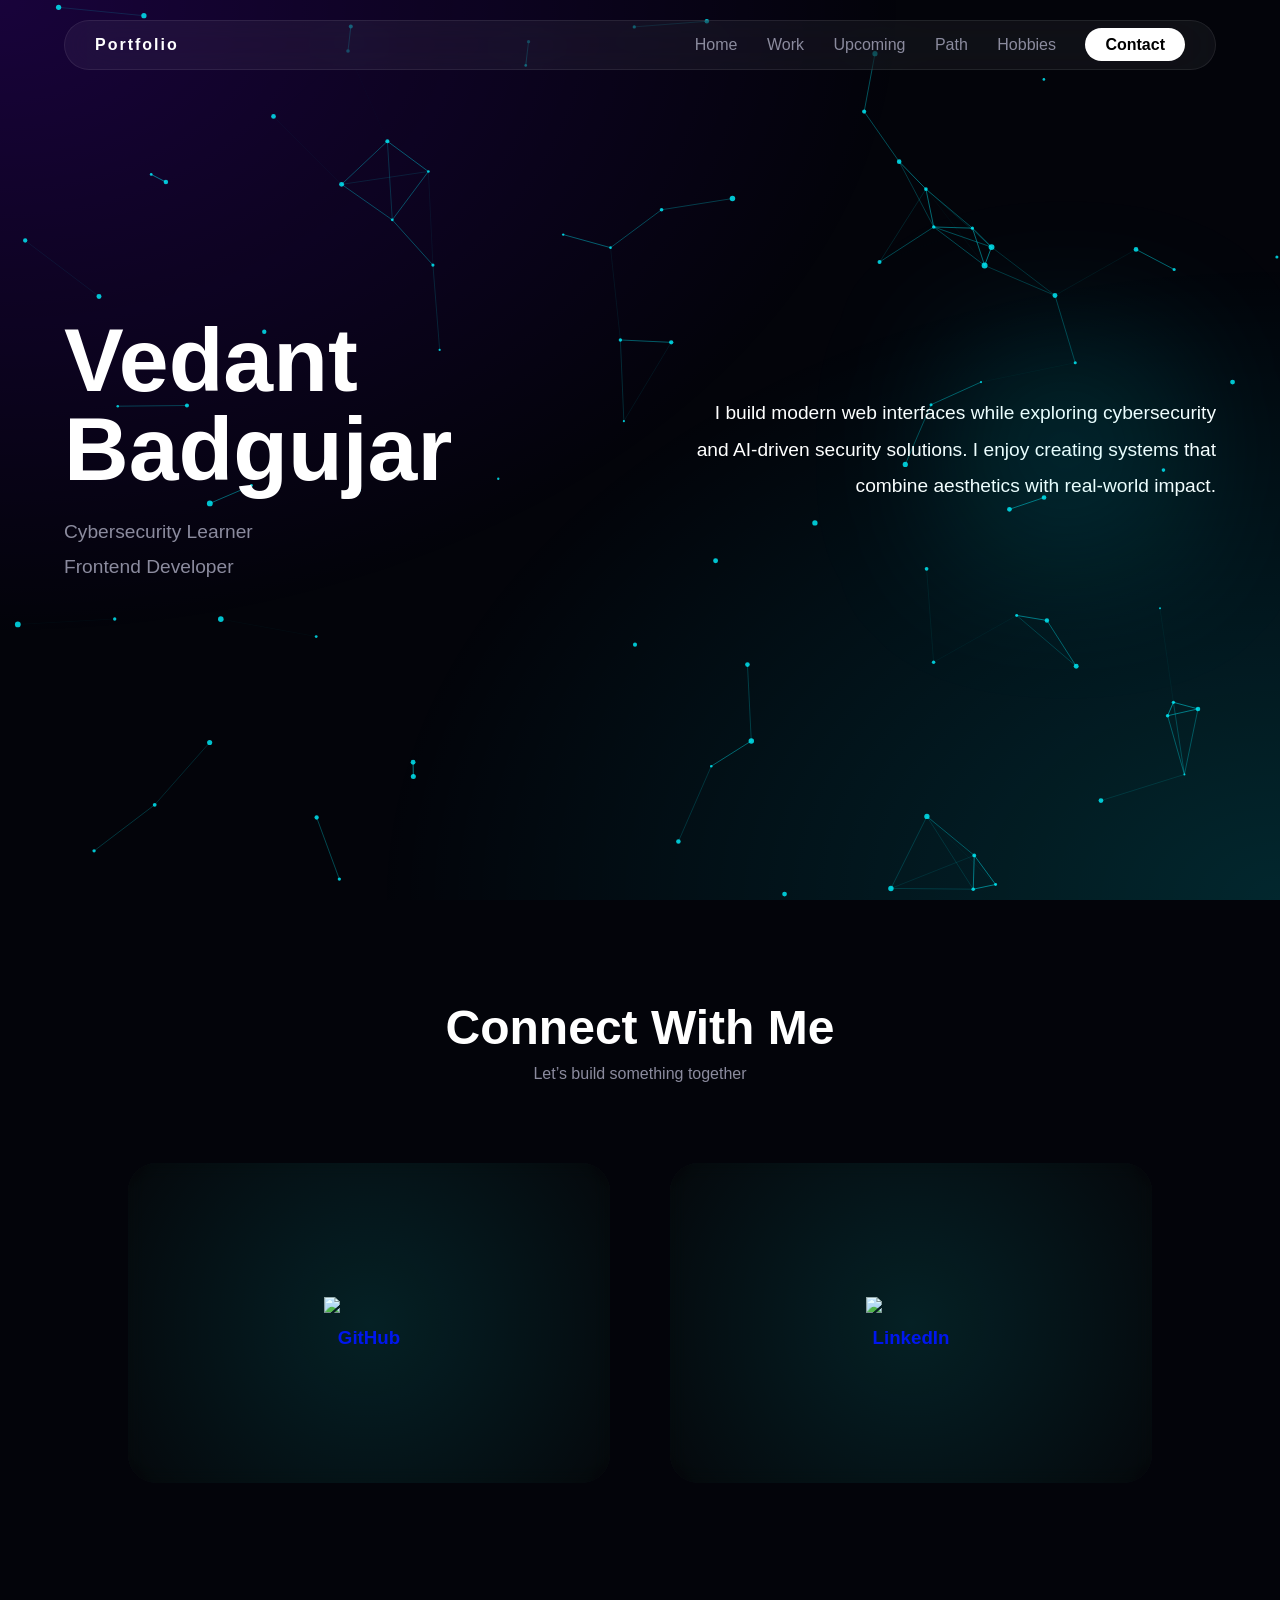
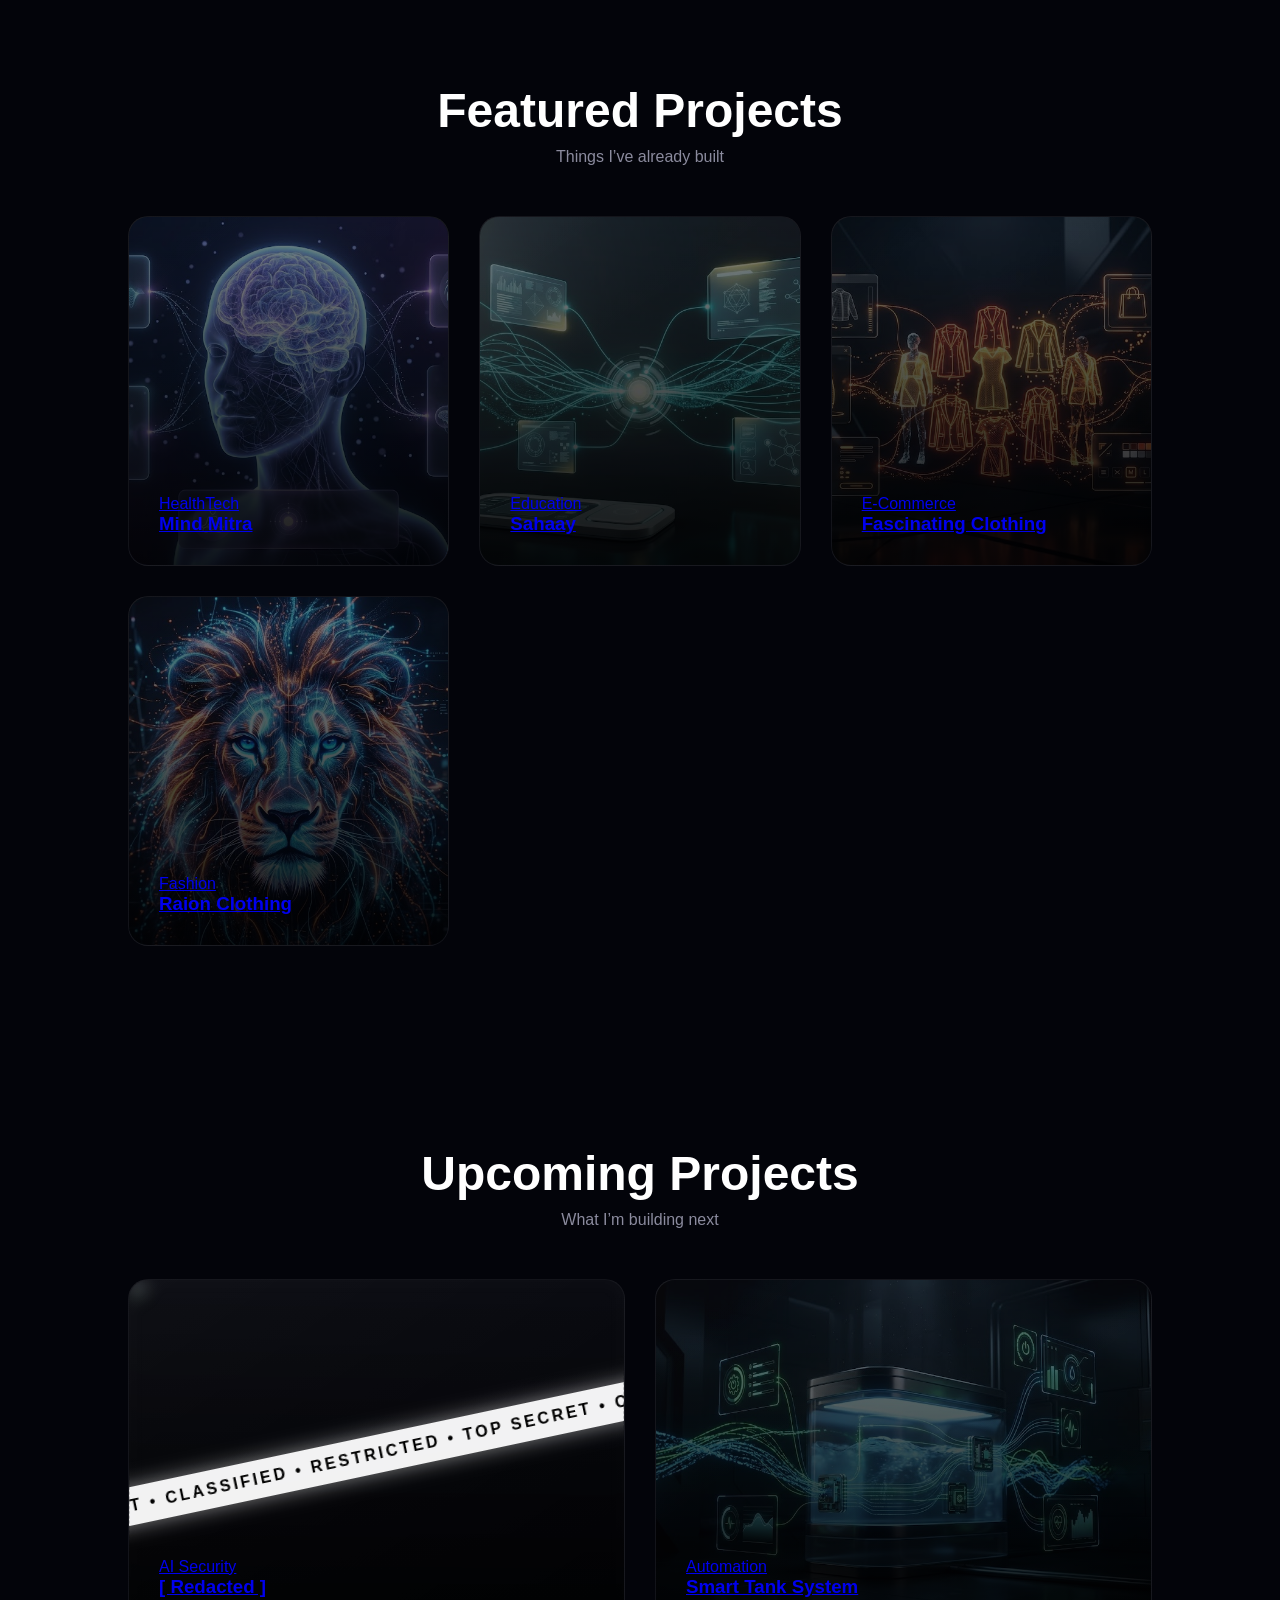
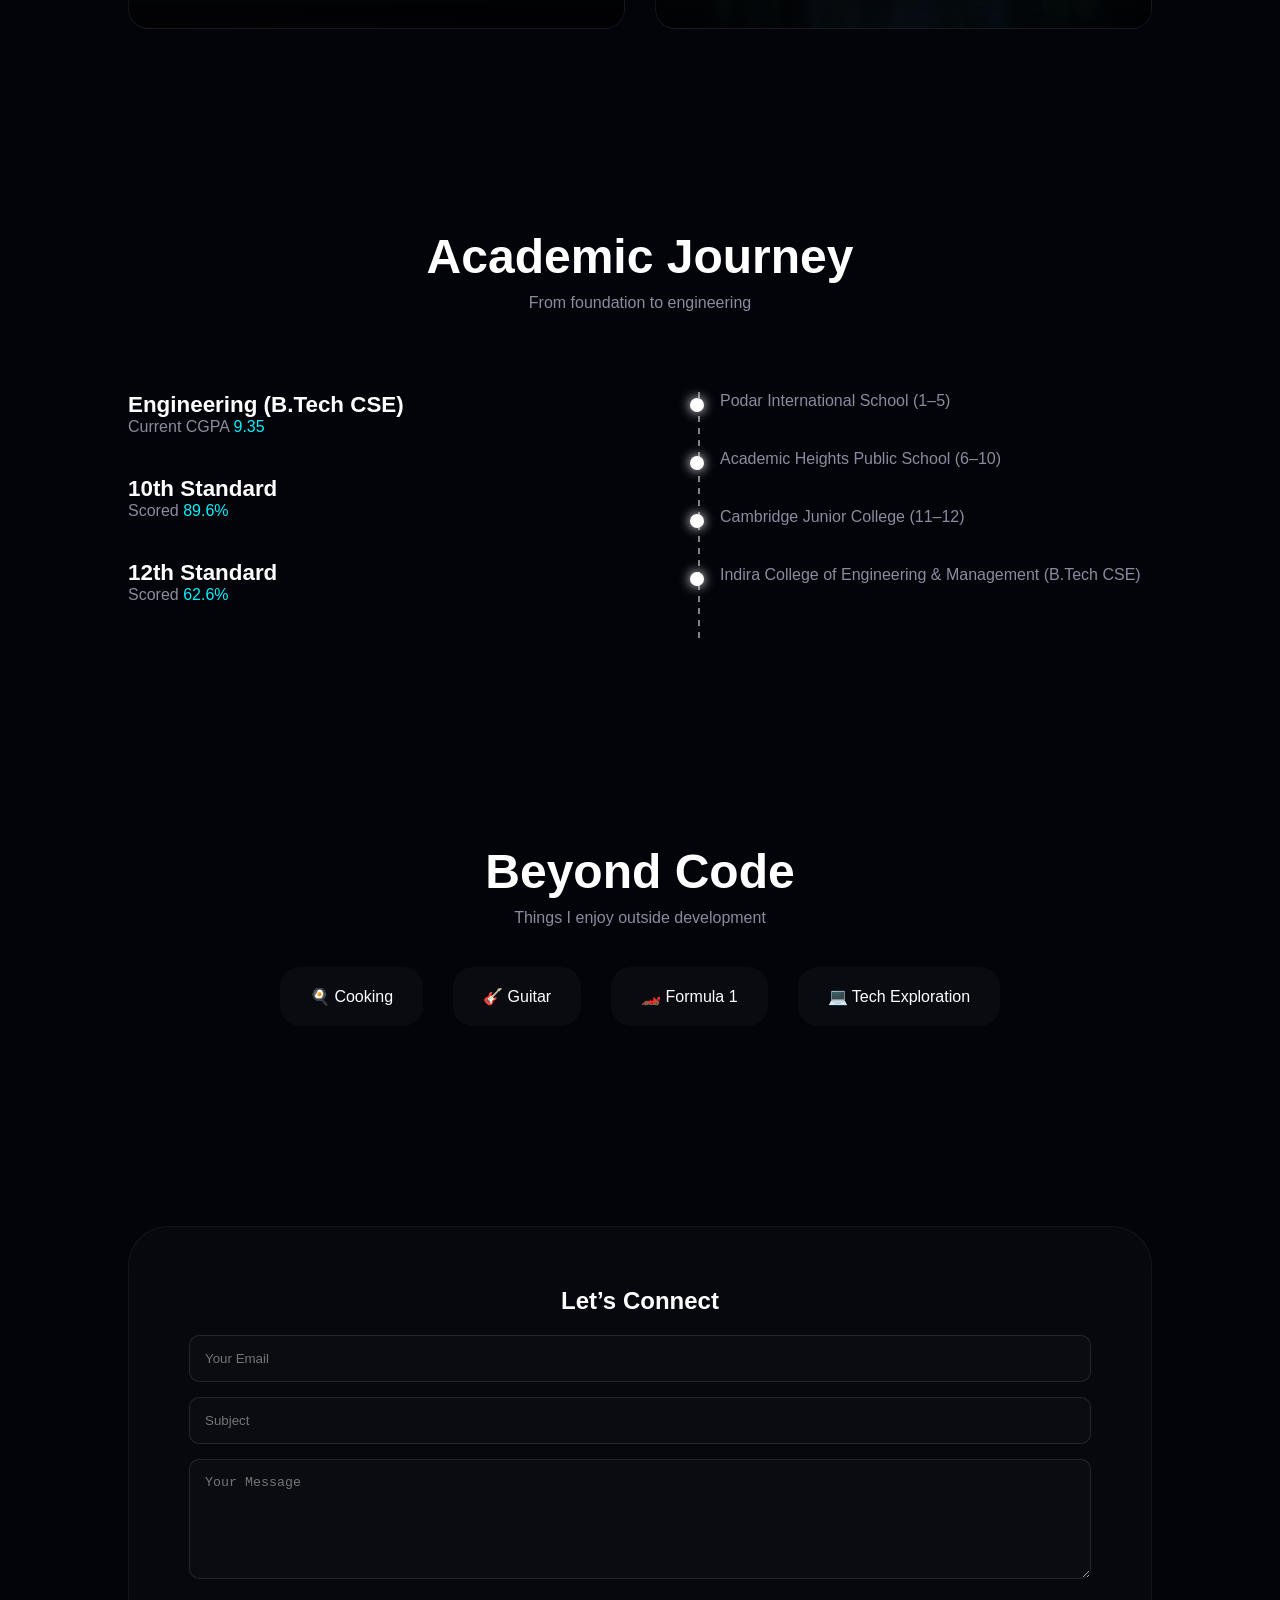
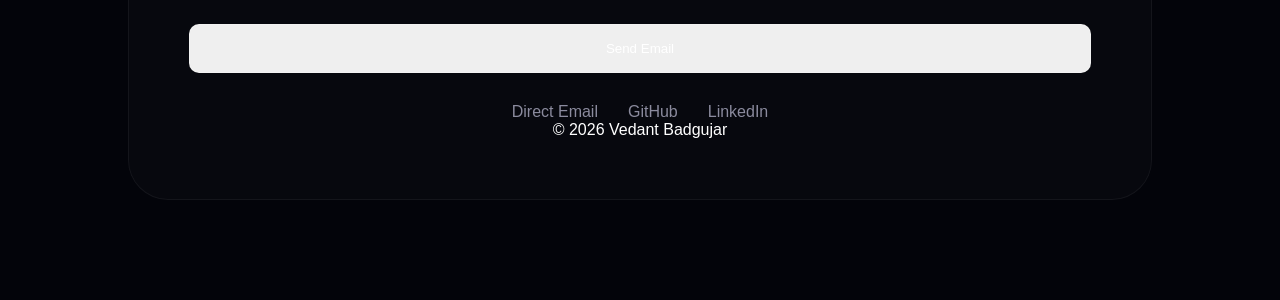
==== index.html @ f4335e91 "Update index.html" ====
<!DOCTYPE html>
<html lang="en">
<head>
    <meta charset="UTF-8">
    <meta name="viewport" content="width=device-width, initial-scale=1.0">
    <title>Vedant Badgujar | Portfolio</title>

    <link rel="stylesheet" href="style.css">
    <link href="https://api.fontshare.com/v2/css?f[]=clash-display@400,600,700&display=swap" rel="stylesheet">
</head>

<body>

    <!-- BACKGROUND -->
    <div class="mesh-gradient"></div>
    <div class="noise-overlay"></div>
    <canvas id="particles"></canvas>
    <!-- NAVBAR -->
    <nav class="glass-nav">
        <div class="nav-content">

            <div class="logo">Portfolio</div>

            <div class="links">
                <a href="#home">Home</a>
                <a href="#projects">Work</a>
                <a href="#upcoming">Upcoming</a>
                <a href="#academic">Path</a>
                <a href="#hobbies">Hobbies</a>
                <a href="#contact" class="nav-cta">Contact</a>
            </div>

        </div>
    </nav>

    <!-- HERO -->
    <header id="home" class="hero">
    <div class="hero-split">

        <!-- LEFT -->
        <div class="hero-left">
            <h1 class="hero-name">
                Vedant Badgujar
            </h1>

            <p class="hero-tags">
                Cybersecurity Learner<br>
                Frontend Developer
            </p>
        </div>

        <!-- RIGHT -->
        <div class="hero-right">
            <p class="hero-about">
                I build modern web interfaces while exploring cybersecurity 
                and AI-driven security solutions. I enjoy creating systems 
                that combine aesthetics with real-world impact.
            </p>
        </div>

    </div>
</header>

    <!-- SOCIAL SECTION -->
    <section class="container socials">

        <div class="section-header">
            <h2>Connect With Me</h2>
            <p>Let’s build something together</p>
        </div>

            <div class="social-preview">

                        <!-- GITHUB -->
                        <a href="https://github.com/CuratedChaos" target="_blank" class="preview-card">
                    
                            <!-- VIDEO -->
                            <video class="preview-media" muted loop playsinline>
                                <source src="images/github-preview.mp4" type="video/mp4">
                            </video>
                    
                            <!-- LOGO -->
                            <div class="preview-logo">
                                <img src="https://cdn.simpleicons.org/github/ffffff" class="logo-img">
                                <h3>GitHub</h3>
                            </div>
                    
                        </a>
                    
                        <!-- LINKEDIN -->
                        <a href="https://www.linkedin.com/in/vedant-badgujar-31aa74358/" target="_blank" class="preview-card">
                    
                            <img src="images/linkedin-preview.png" class="preview-media">
                    
                            <div class="preview-logo">
                               <img src="https://cdn.jsdelivr.net/gh/devicons/devicon/icons/linkedin/linkedin-original.svg" class="logo-img">
                                <h3>LinkedIn</h3>
                            </div>
                    
                        </a>
                    
                    </div>
        
    </section>

    <!-- =========================
         FEATURED PROJECTS
    ========================= -->
    <section id="projects" class="container">
    
        <div class="section-header">
            <h2>Featured Projects</h2>
            <p>Things I’ve already built</p>
        </div>
    
        <div class="project-grid">
    
            <!-- Mind Mitra -->
            <a href="projects/mindmitra.html" class="p-card">
                <img src="images/mindmitra.png" class="p-img">
                <div class="p-content">
                    <span>HealthTech</span>
                    <h3>Mind Mitra</h3>
                </div>
            </a>
    
            <!-- Sahaay -->
            <a href="projects/sahaay.html" class="p-card">
                <img src="images/sahaay.png" class="p-img">
                <div class="p-content">
                    <span>Education</span>
                    <h3>Sahaay</h3>
                </div>
            </a>
    
            <!-- Fascinating Clothing -->
            <a href="projects/fascinating.html" class="p-card">
                <img src="images/fascinating.png" class="p-img">
                <div class="p-content">
                    <span>E-Commerce</span>
                    <h3>Fascinating Clothing</h3>
                </div>
            </a>
    
            <!-- Raion Clothing -->
            <a href="projects/raion.html" class="p-card">
                <img src="images/raion.png" class="p-img">
                <div class="p-content">
                    <span>Fashion</span>
                    <h3>Raion Clothing</h3>
                </div>
            </a>
    
        </div>
    </section>
    
    
    <!-- =========================
         UPCOMING PROJECTS
    ========================= -->
    <section id="upcoming" class="container">
    
        <div class="section-header">
            <h2>Upcoming Projects</h2>
            <p>What I’m building next</p>
        </div>
    
        <div class="project-grid">
    
            <!-- SilentTap (Redacted) -->
            <a href="projects/silent.html" class="p-card">
                <img src="images/secret.png" class="p-img blur-img">
    
                <div class="secret-banner">
                    <div class="banner-track">
                        TOP SECRET • CLASSIFIED • RESTRICTED • TOP SECRET • CLASSIFIED • RESTRICTED •
                    </div>
                </div>
    
                <div class="p-content">
                    <span>AI Security</span>
                    <h3>[ Redacted ]</h3>
                </div>
            </a>
    
            <!-- Smart Tank System -->
            <a href="projects/tank.html" class="p-card">
                <img src="images/tank.png" class="p-img">
                <div class="p-content">
                    <span>Automation</span>
                    <h3>Smart Tank System</h3>
                </div>
            </a>
    
        </div>
    </section>

    <!-- CAREER -->
   <section class="container" id="academic">

        <div class="section-header">
            <h2>Academic Journey</h2>
            <p>From foundation to engineering</p>
        </div>
    
        <div class="academic-wrapper">
    
            <!-- LEFT SIDE -->
            <div class="academic-left">
    
                <div class="acad-item">
                    <h3>Engineering (B.Tech CSE)</h3>
                    <p>Current CGPA <span>9.35</span></p>
                </div>
    
                <div class="acad-item">
                    <h3>10th Standard</h3>
                    <p>Scored <span>89.6%</span></p>
                </div>
    
                <div class="acad-item">
                    <h3>12th Standard</h3>
                    <p>Scored <span>62.6%</span></p>
                </div>
    
            </div>
    
            <!-- RIGHT SIDE ROADMAP -->
            <div class="roadmap">
    
                <div class="road-path"></div>
    
                <div class="road-stop" data-img="images/podar.jpg">
                    <span class="pin"></span>
                    <p>Podar International School (1–5)</p>
                </div>
    
                <div class="road-stop" data-img="images/ahps.jpg">
                    <span class="pin"></span>
                    <p>Academic Heights Public School (6–10)</p>
                </div>
    
                <div class="road-stop" data-img="images/camb.jpg">
                    <span class="pin"></span>
                    <p>Cambridge Junior College (11–12)</p>
                </div>
    
                <div class="road-stop" data-img="images/icem.jpg">
                    <span class="pin"></span>
                    <p>Indira College of Engineering & Management (B.Tech CSE)</p>
                </div>
    
                <!-- Image Preview -->
                <div class="road-preview">
                    <img src="" alt="">
                </div>
    
            </div>
    
        </div>
    </section>
    <!-- HOBBIES -->
    <section id="hobbies" class="container hobbies">

        <div class="section-header">
            <h2>Beyond Code</h2>
            <p>Things I enjoy outside development</p>
        </div>

        <div class="hobby-grid">

            <div class="hobby-card cooking">
                🍳 Cooking
                <div class="hover-scene"></div>
            </div>

            <div class="hobby-card guitar">
                🎸 Guitar
                <div class="hover-scene"></div>
            </div>

            <div class="hobby-card f1">
                🏎️ Formula 1
                <div class="hover-scene"></div>
            </div>

            <div class="hobby-card tech">
                💻 Tech Exploration
                <div class="hover-scene"></div>
            </div>

        </div>

    </section>

    <!-- CONTACT -->
    <footer id="contact">

        <div class="footer-glass">

            <h2>Let’s Connect</h2>

            <form id="contactForm">

                <input type="email" id="email" placeholder="Your Email" required>

                <input type="text" id="subject" placeholder="Subject" required>

                <textarea id="message" placeholder="Your Message"></textarea>

                <button type="submit" class="btn-main">Send Email</button>

            </form>

            <div class="f-links">
                <a href="mailto:vedant9badgujar@gmail.com">Direct Email</a>
                <a href="https://github.com/CuratedChaos">GitHub</a>
                <a href="https://linkedin.com">LinkedIn</a>
            </div>

            <p class="copyright">© 2026 Vedant Badgujar</p>

        </div>

    </footer>

    <script src="script.js"></script>

</body>
</html>
---- style.css ----
:root {
    --bg: #03040a;
    --card-bg: rgba(255,255,255,0.03);
    --accent-blue: #00f2ff;
    --accent-purple: #7000ff;
    --text-main: #ffffff;
    --text-sub: #8b8b9e;
}

* {
    margin: 0;
    padding: 0;
    box-sizing: border-box;
}

body {
    font-family: 'Clash Display', sans-serif;
    background: var(--bg);
    color: var(--text-main);
    overflow-x: hidden;
}

/* BACKGROUND */
.mesh-gradient {
    position: fixed;
    width: 100%;
    height: 100%;
    z-index: -2;
    background:
        radial-gradient(at 0% 0%, rgba(112,0,255,0.2), transparent 50%),
        radial-gradient(at 100% 100%, rgba(0,242,255,0.15), transparent 50%);
}

.noise-overlay {
    position: fixed;
    width: 100%;
    height: 100%;
    z-index: -1;
    opacity: 0.03;
    background-image: url('https://grainy-gradients.vercel.app/noise.svg');
}

/* NAVBAR CENTER FLOAT */
.glass-nav {
    position: fixed;
    top: 20px;
    left: 50%;
    transform: translateX(-50%);
    width: 90%;
    max-width: 1200px;
    z-index: 1000;
}

.nav-content {
    display: flex;
    justify-content: space-between;
    align-items: center;
    padding: 15px 30px;
    border-radius: 50px;
    backdrop-filter: blur(20px);
    background: rgba(255,255,255,0.05);
    border: 1px solid rgba(255,255,255,0.08);
}

.logo {
    font-weight: 700;
    letter-spacing: 2px;
}

/* NAV LINKS */
.links a {
    margin-left: 25px;
    color: var(--text-sub);
    text-decoration: none;
    position: relative;
    transition: 0.3s;
}

.links a:hover {
    color: white;
}

/* underline animation */
.links a::after {
    content: '';
    position: absolute;
    left: 0;
    bottom: -5px;
    width: 0%;
    height: 2px;
    background: var(--accent-blue);
    transition: 0.3s;
}

.links a:hover::after {
    width: 100%;
}

.nav-cta {
    background: white;
    color: black !important;
    padding: 8px 20px;
    border-radius: 20px;
    font-weight: 600;
}

/* HERO */
.hero {
    height: 100vh;
    display: flex;
    align-items: center;
    justify-content: center;
    text-align: center;
}

.hero-inner {
    max-width: 800px;
}

/* badge */
.badge {
    padding: 6px 15px;
    border: 1px solid var(--accent-blue);
    color: var(--accent-blue);
    border-radius: 30px;
    font-size: 0.7rem;
    letter-spacing: 2px;
}

/* NAME */
.title {
    font-size: clamp(3rem, 8vw, 7rem);
    margin: 20px 0;
}

.name-glow {
    background: linear-gradient(90deg,#00f2ff,#7000ff);
    -webkit-background-clip: text;
    color: transparent;
    text-shadow: 0 0 40px rgba(112,0,255,0.5);
}

.description {
    color: var(--text-sub);
    font-size: 1.2rem;
}

/* BUTTON */
.btn-main {
    display: inline-block;
    margin-top: 30px;
    padding: 16px 40px;
    border: 1px solid rgba(255,255,255,0.2);
    border-radius: 10px;
    text-decoration: none;
    color: white;
    transition: 0.4s;
}

.btn-main:hover {
    background: white;
    color: black;
    transform: translateY(-5px);
    box-shadow: 0 0 25px rgba(0,242,255,0.4);
}

/* SECTIONS */
.container {
    padding: 100px 10%;
}

.section-header {
    text-align: center;
}

.section-header h2 {
    font-size: 3rem;
}

.section-header p {
    color: var(--text-sub);
    margin-top: 10px;
}

/* PROJECT GRID */
.project-grid {
    display: grid;
    grid-template-columns: repeat(auto-fit,minmax(300px,1fr));
    gap: 30px;
    margin-top: 50px;
}

.p-card {
    height: 350px;
    padding: 30px;
    border-radius: 20px;
    background: linear-gradient(145deg, rgba(255,255,255,0.05), rgba(255,255,255,0.01));
    border: 1px solid rgba(255,255,255,0.05);
    display: flex;
    align-items: flex-end;
    transition: 0.4s;
    position: relative;
    overflow: hidden;
}

.p-card::before {
    content: '';
    position: absolute;
    width: 200%;
    height: 200%;
    background: radial-gradient(circle, var(--accent-purple), transparent);
    opacity: 0;
    transition: 0.5s;
}

.p-card:hover::before {
    opacity: 0.2;
}

.p-card:hover {
    transform: translateY(-15px) scale(1.02);
    box-shadow: 0 20px 40px rgba(0,0,0,0.6);
}
/*=========================
SOCIAL PREVIEW (NEW)
========================= */

.social-preview {
    display: grid;
    grid-template-columns: 1fr 1fr;
    gap: 60px;
    margin-top: 80px;
}

/* OVERLAY */
.preview-overlay {
    position: absolute;
    inset: 0;
    display: flex;
    flex-direction: column;
    justify-content: flex-end;
    padding: 20px;
    z-index: 2;

    background: linear-gradient(to top, rgba(0,0,0,0.8), transparent);
}

/* TEXT */
.preview-overlay h3 {
    font-size: 1.5rem;
}

.preview-overlay p {
    color: var(--text-sub);
}

/* GLOW BACKGROUND */
.preview-card::before {
    content: '';
    position: absolute;
    inset: 0;
    background: radial-gradient(circle, rgba(0,242,255,0.1), transparent);
    z-index: 1;
}

.preview-card:hover {
    box-shadow: 0 0 40px rgba(0,242,255,0.3);
}
/* CAREER */
.career-layout {
    display: flex;
    justify-content: space-between;
    gap: 50px;
}

.c-item {
    padding: 20px 0;
    display: flex;
    gap: 30px;
    border-bottom: 1px solid rgba(255,255,255,0.05);
    transition: 0.3s;
}

.c-item:hover {
    transform: translateX(10px);
}

.c-val {
    font-size: 2.5rem;
    color: var(--accent-blue);
}

/* HOBBIES */
.hobby-grid {
    display: flex;
    justify-content: center;
    gap: 30px;
    flex-wrap: wrap;
    margin-top: 40px;
}

.hobby-card {
    padding: 20px 30px;
    border-radius: 20px;
    background: rgba(255,255,255,0.03);
    transition: 0.3s;
}

.hobby-card:hover {
    transform: scale(1.1);
    background: rgba(0,242,255,0.1);
}

/* FOOTER */
footer {
    padding: 100px 10%;
}

.footer-glass {
    padding: 60px;
    border-radius: 40px;
    background: rgba(255,255,255,0.02);
    border: 1px solid rgba(255,255,255,0.05);
    text-align: center;
}

/* FORM */
form {
    display: flex;
    flex-direction: column;
    gap: 15px;
    margin-top: 20px;
}

input, textarea {
    padding: 15px;
    border-radius: 10px;
    border: 1px solid rgba(255,255,255,0.1);
    background: rgba(255,255,255,0.02);
    color: white;
}

textarea {
    min-height: 120px;
}

.f-links {
    margin-top: 30px;
    display: flex;
    justify-content: center;
    gap: 30px;
}

.f-links a {
    color: var(--text-sub);
    text-decoration: none;
}

.f-links a:hover {
    color: white;
}

/* MOBILE */
@media (max-width:768px) {
    .links { display: none; }
    .career-layout { flex-direction: column; text-align: center; }
}

#particles {
    position: fixed;
    width: 100%;
    height: 100%;
    top: 0;
    left: 0;
    z-index: -1;
    pointer-events: none;
}

/* ==============================
HOBBY INTERACTIONS
============================== */

/* SCENE */
.hover-scene {
    position: absolute;
    inset: 0;
    pointer-events: none;
}

/* TOP OBJECT (CAR / GUITAR / FOOD) */
.pop-object {
    position: absolute;
    top: -70px;
    left: 50%;
    transform: translateX(-50%) scale(0);
    font-size: 50px;
    transition: 0.3s ease;
}

/* WRAPPER */
.pop-wrapper {
    position: absolute;
    top: -120px;
    left: 50%;
    transform: translateX(-50%);
}

/* POP */
.pop-object {
    display: block;
    text-align: center;
    font-size: 50px;
}

/* ROPE */
.rope {
    position: absolute;
    top: 100%;
    left: 50%;
    width: 2px;
    height: 70px;
    background: rgba(255,255,255,0.4);
    transform-origin: top center;
}

/* HANG ITEM */
.hang-item {
    position: absolute;
    top: 70px;
    left: 50%;
    transform: translateX(-50%);
    font-size: 28px;
}
/* ACTIVE */
.hobby-card.active .pop-object {
    transform: translateX(-50%) scale(1);
}

.p-card {
    position: relative;
    overflow: hidden;
}

/* IMAGE */
.p-img {
    position: absolute;
    width: 100%;
    height: 100%;
    object-fit: cover;
    top: 0;
    left: 0;
    opacity: 0.5;
    transition: 0.5s;
}

/* DARK OVERLAY */
.p-card::after {
    content: '';
    position: absolute;
    inset: 0;
    background: linear-gradient(to top, rgba(0,0,0,0.8), transparent);
}

/* CONTENT ABOVE IMAGE */
.p-content {
    position: relative;
    z-index: 2;
}

/* HOVER EFFECT */
.p-card:hover .p-img {
    transform: scale(1.1);
    opacity: 0.4;
}
/* BLUR IMAGE */
.blur-img {
    filter: blur(8px);
    opacity: 0.3;
}

/* SECRET BANNER */
.secret-banner {
    position: absolute;
    top: 50%;
    left: 50%;
    transform: translate(-50%, -50%) rotate(-12deg);

    width: 150%; /* reduced from 200% */
    overflow: hidden;

    background: rgba(255,255,255,0.95);
    color: black;
    font-weight: 700;
    letter-spacing: 3px;
    padding: 10px 0;

    z-index: 3;
    white-space: nowrap;
    backdrop-filter: blur(6px);
}

/* TRACK */
.banner-track {
    display: inline-block;
    white-space: nowrap;
    animation: scrollBanner 10s linear infinite;
}


/* ANIMATION */
@keyframes slideBanner {
    from {
        left: -50%;
    }    
    to {
        left: 0%;
    }
}
.secret-banner {
    box-shadow: 0 0 20px rgba(255,255,255,0.5);
}
.secret-card:hover .secret-banner {
    animation-play-state: paused;
}

/* SEAMLESS LOOP */
/* KEYFRAMES */
@keyframes scrollBanner {
    from {
        transform: translateX(0);
    }
    to {
        transform: translateX(-50%);
    }
}
/* =========================
HERO SPLIT (NEW)
========================= */

.hero {
    height: 100vh;
    display: flex;
    align-items: center;
    justify-content: center;
    text-align: left;
}

.hero-split {
    width: 90%;
    max-width: 1200px;
    display: flex;
    justify-content: space-between;
    align-items: center;
    gap: 100px;
}

/* LEFT */
.hero-left {
    flex: 1;
}

.hero-name {
    font-size: clamp(3rem, 7vw, 6rem);
    color: white;
    line-height: 1;
}

.hero-tags {
    margin-top: 20px;
    font-size: 1.2rem;
    color: var(--text-sub); /* back to grey */
    line-height: 1.8;
}

/* RIGHT */
.hero-right {
    flex: 1;
    display: flex;
    justify-content: flex-end;
}

.hero-about {
    max-width: 600px; /* was 500 */
    font-size: 1.2rem;
    line-height: 1.9;
    text-align: right;
}
.hero-right {
    position: relative;
}

.hero-right::before {
    content: '';
    position: absolute;
    width: 300px;
    height: 300px;
    background: radial-gradient(circle, rgba(0,242,255,0.15), transparent);
    right: 0;
    top: 50%;
    transform: translateY(-50%);
    filter: blur(60px);
}
/* BIG SOCIAL CARDS */
.social-card.large {
    width: 280px;
    height: 180px;
    padding: 25px;
    align-items: flex-start;
    justify-content: center;
    text-align: left;
}

/* TEXT */
.social-card.large h3 {
    font-size: 1.5rem;
    margin-bottom: 5px;
}

.social-card.large p {
    color: var(--text-sub);
    margin-bottom: 10px;
}

.social-meta {
    font-size: 0.85rem;
    color: var(--accent-blue);
    opacity: 0.8;
}

/* HOVER UPGRADE */
.social-card.large:hover {
    transform: translateY(-10px) scale(1.02);
    box-shadow: 0 0 30px rgba(0,242,255,0.3);
}
.social-card.large:nth-child(1):hover {
    box-shadow: 0 0 40px rgba(255,255,255,0.2);
}

.social-card.large:nth-child(2):hover {
    box-shadow: 0 0 40px rgba(0,119,181,0.4);

    
}
.social-card img {
    width: 55px; /* bigger icon */
    margin-bottom: 10px;
}

/* PARTICLE GLOW LAYER */
.preview-card::after {
    content: '';
    position: absolute;
    inset: 0;
    background: radial-gradient(circle at var(--x, 50%) var(--y, 50%), 
        rgba(0,242,255,0.25), transparent 40%);
    opacity: 0;
    transition: opacity 0.3s;
    z-index: 3;
    pointer-events: none;
}

/* ACTIVATE ON HOVER */
.preview-card:hover::after {
    opacity: 1;
}
.preview-card:hover {
    transform: scale(1.02);
    box-shadow: 0 0 50px rgba(0,242,255,0.3);
}
.preview-card:hover {
    transform: perspective(1000px) rotateX(2deg) rotateY(-2deg) scale(1.02);
}

/* CARD */
.preview-card {
    position: relative;
    height: 320px;
    border-radius: 28px;
    overflow: hidden;
    background: #0a0f14;
    transition: 0.4s;
}
/* LOGO LAYER */
.preview-logo {
    position: absolute;
    inset: 0;

    display: flex;
    flex-direction: column;
    align-items: center;
    justify-content: center;
    gap: 14px;

    background: rgba(0,0,0,0.35);   /* 👈 lighter */
    backdrop-filter: blur(8px);
    transition: 0.3s;
}
/* LOGO IMAGE */
.preview-logo img {
    width: 90px;   /* 👈 make it actually visible */
}

.logo-img {
    width: 90px;
    height: auto;
}
.preview-media {
    position: absolute;
    inset: 0;
    width: 100%;
    height: 100%;
    object-fit: cover;

    opacity: 0;
    transform: scale(1.1);
    transition: 0.5s;
}
.preview-card:hover .preview-media {
    opacity: 1;
    transform: scale(1);
}

.preview-card:hover .preview-logo {
    opacity: 0;
}

.preview-card:hover {
    transform: scale(1.03);
    box-shadow: 0 0 55px rgba(0,242,255,0.35);
}

/* =========================
   ACADEMIC ROADMAP
========================= */

.academic-wrapper {
    display: grid;
    grid-template-columns: 1fr 1fr;
    gap: 80px;
    margin-top: 80px;
}

/* LEFT */
.academic-left .acad-item {
    margin-bottom: 40px;
}

.acad-item h3 {
    font-size: 1.4rem;
}

.acad-item p {
    color: var(--text-sub);
}

.acad-item span {
    color: var(--accent-blue);
}

/* ROADMAP */
.roadmap {
    position: relative;
    padding-left: 40px;
}

.road-path {
    position: absolute;
    left: 18px;
    top: 0;
    width: 2px;
    height: 100%;
    background: repeating-linear-gradient(
        to bottom,
        white 0,
        white 6px,
        transparent 6px,
        transparent 12px
    );
    opacity: 0.5;
}

.road-stop {
    position: relative;
    margin-bottom: 40px;
    cursor: pointer;
}

.pin {
    position: absolute;
    left: -30px;
    top: 6px;
    width: 14px;
    height: 14px;
    background: white;
    border-radius: 50%;
    box-shadow: 0 0 12px white;
}

.road-stop p {
    color: var(--text-sub);
    transition: 0.3s;
}

.road-stop:hover p {
    color: white;
}

/* IMAGE PREVIEW */
.road-preview {
    margin-top: 20px;
    max-width: 320px;
    opacity: 0;
    transition: opacity 0.4s ease;
}

.road-preview img {
    width: 100%;
    height: auto;
    border-radius: 16px;
    object-fit: contain;
}
.road-preview {
    filter: blur(12px);
    transform: scale(0.96);
    transition: all 0.5s ease;
}

.road-preview.active {
    opacity: 1;
    filter: blur(0);
    transform: scale(1);
}
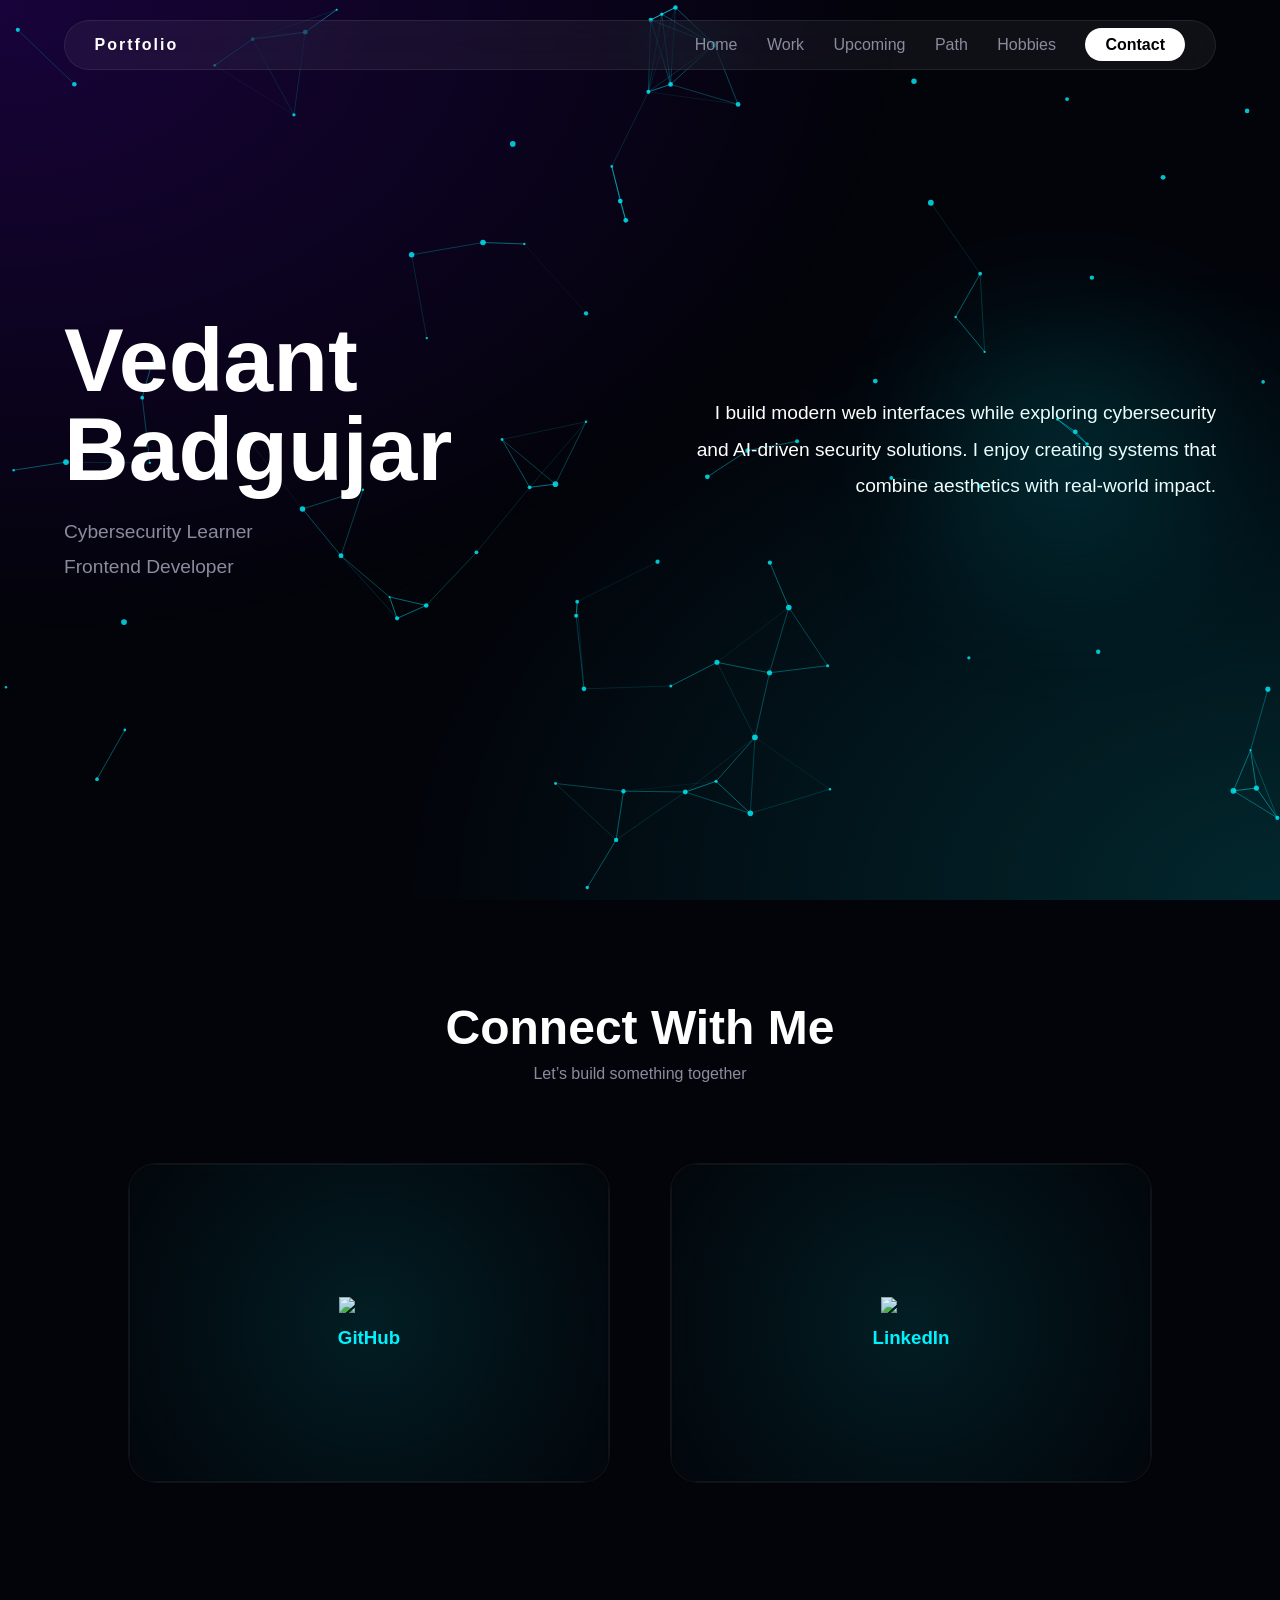
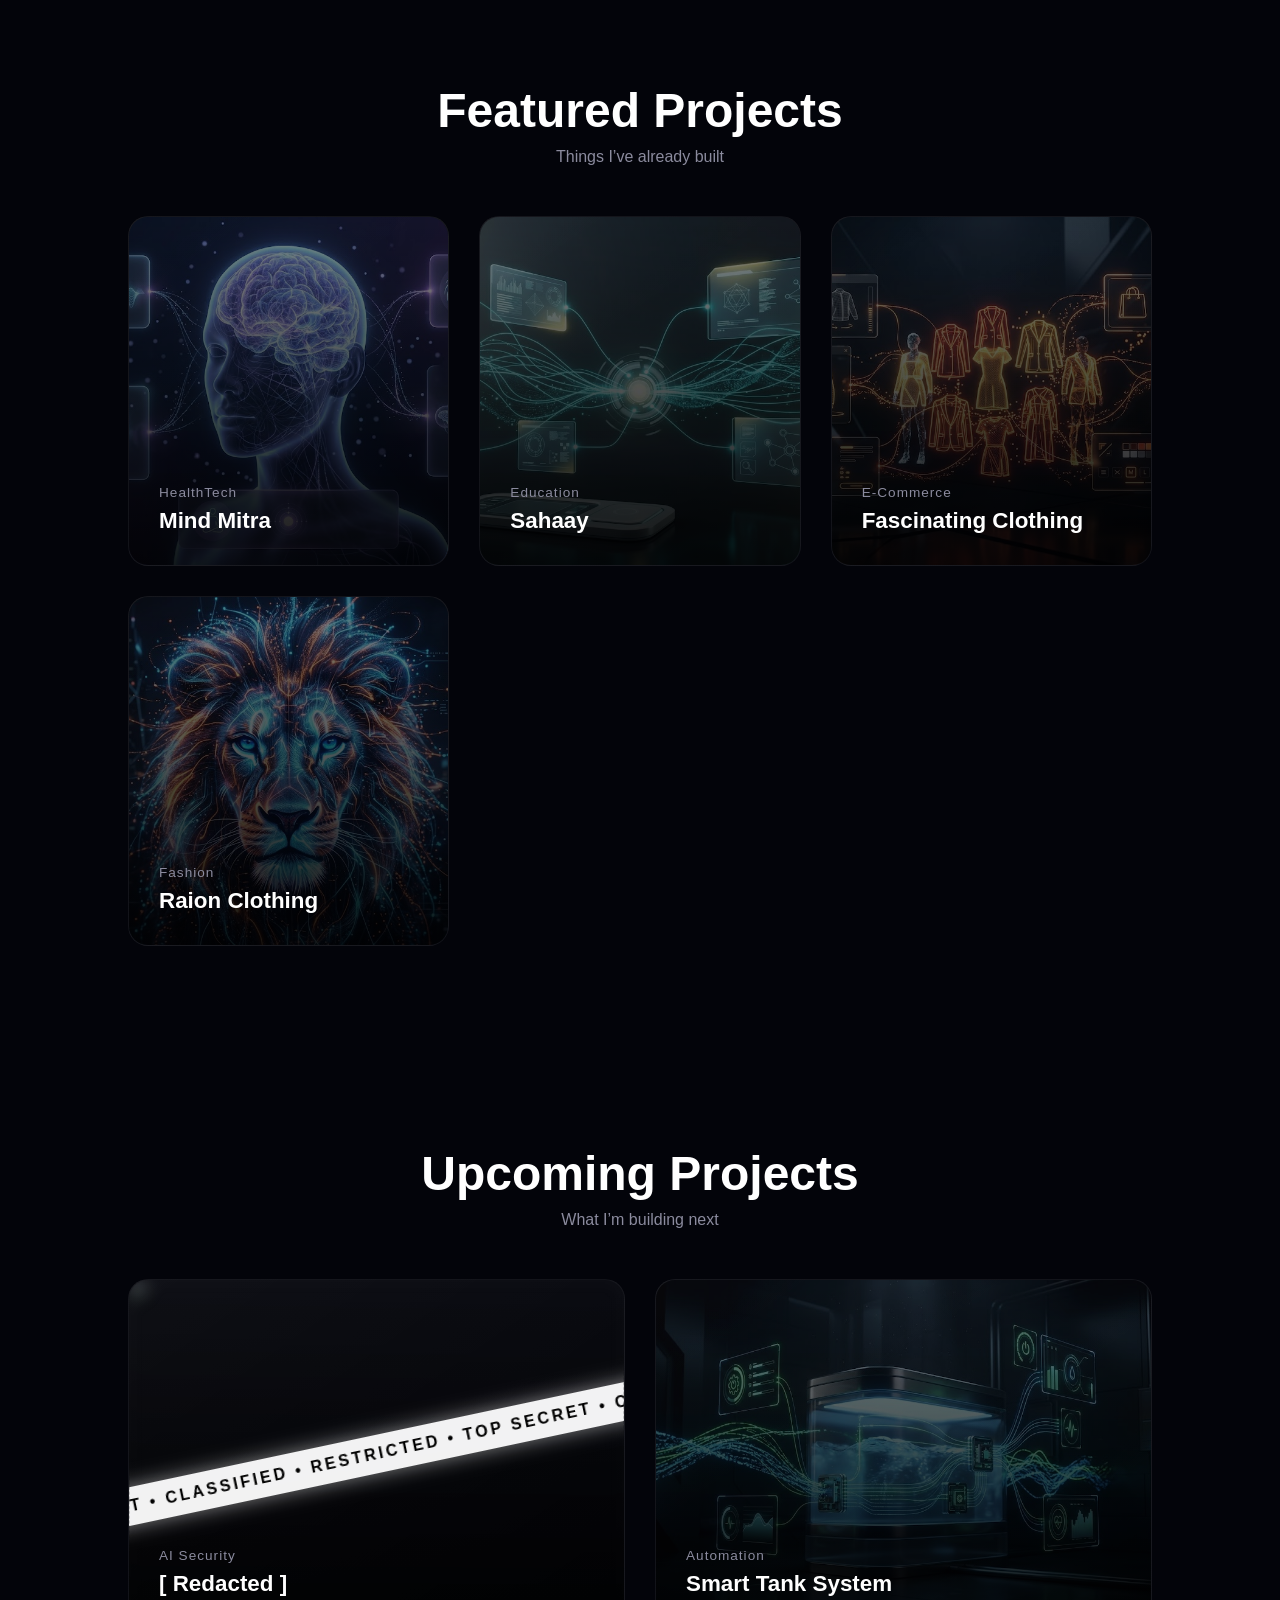
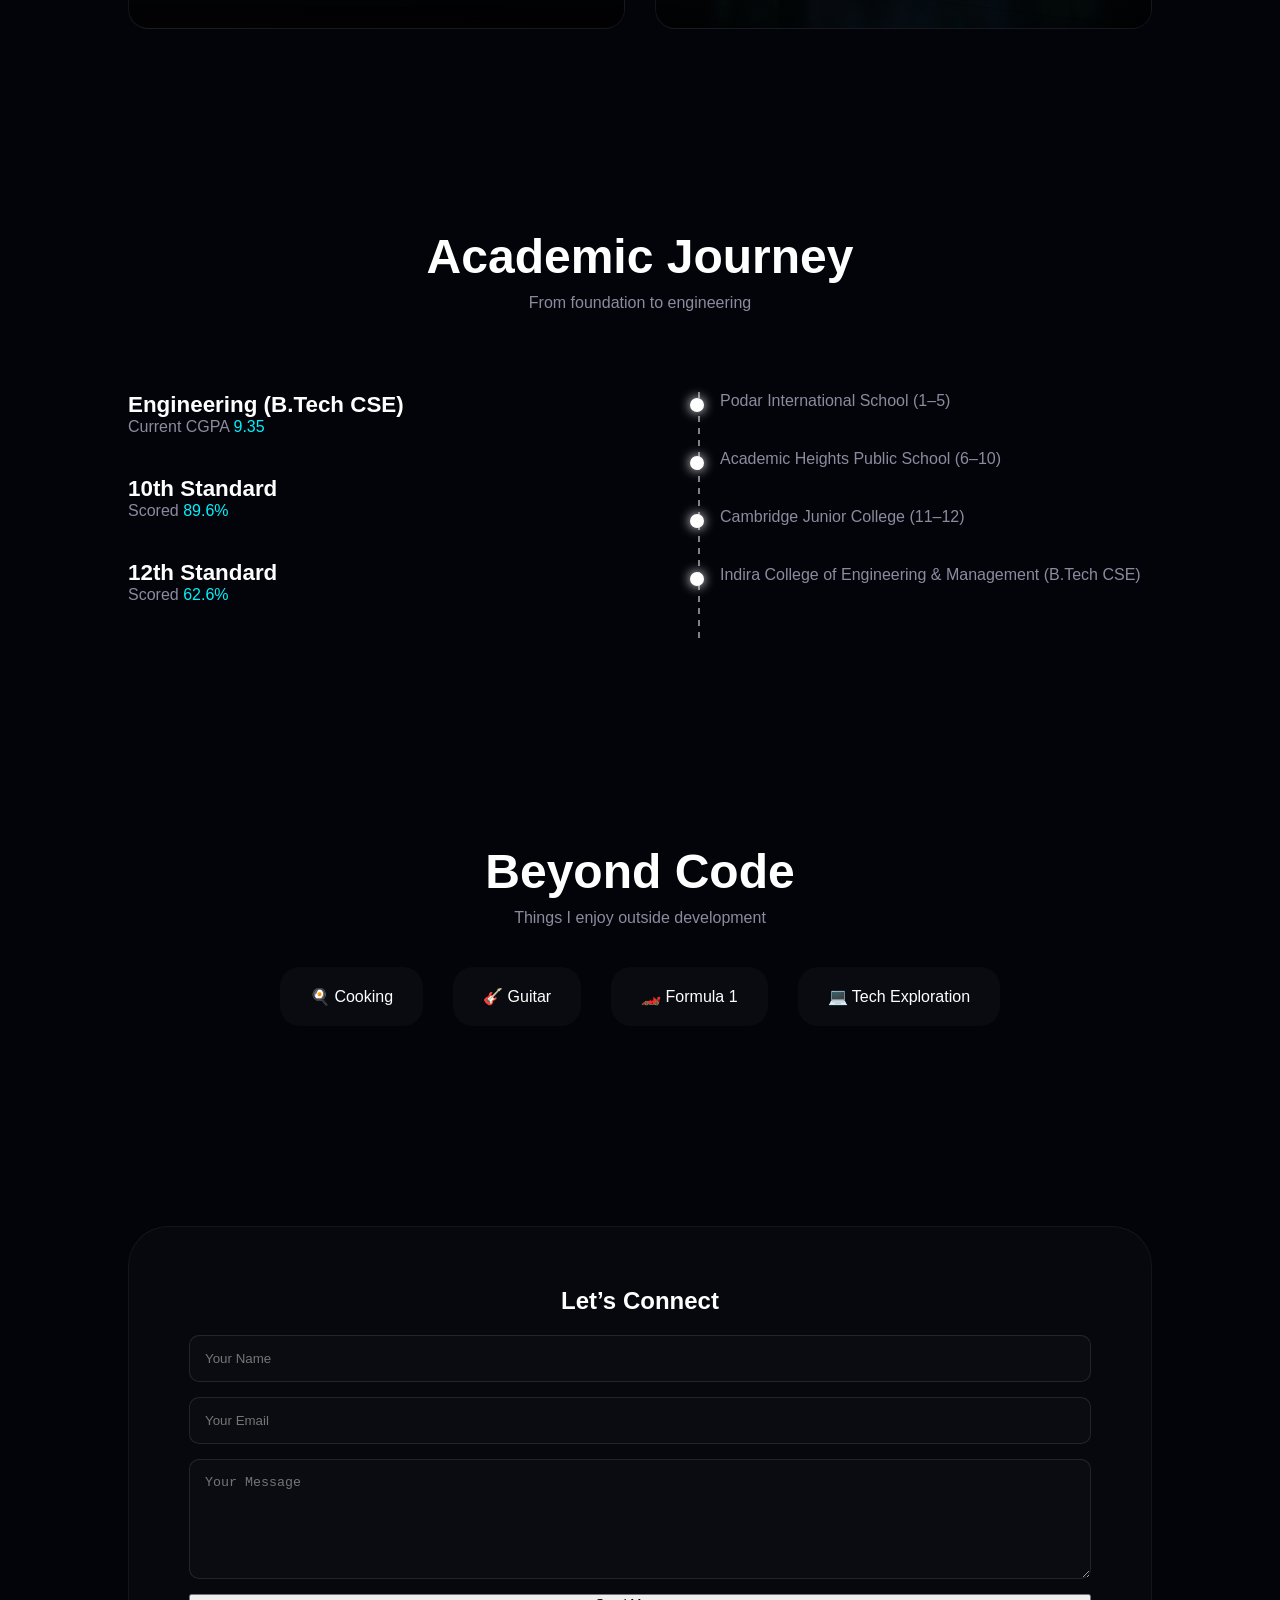
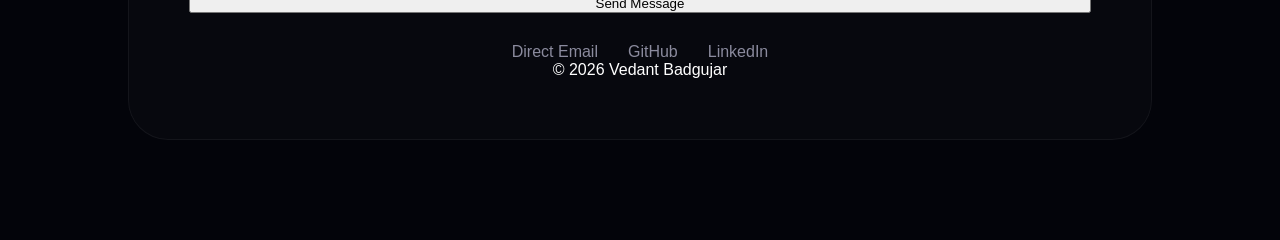
==== commit b50a583c: "Update index.html" ====
--- a/index.html
+++ b/index.html
@@ -300,16 +300,12 @@
 
             <h2>Let’s Connect</h2>
 
-            <form id="contactForm">
-
-                <input type="email" id="email" placeholder="Your Email" required>
-
-                <input type="text" id="subject" placeholder="Subject" required>
-
-                <textarea id="message" placeholder="Your Message"></textarea>
-
-                <button type="submit" class="btn-main">Send Email</button>
-
+            <form action="https://formspree.io/f/xxxxxx" method="POST" class="contact-form">
+                <input type="text" name="name" placeholder="Your Name" required>
+                <input type="email" name="email" placeholder="Your Email" required>
+                <textarea name="message" placeholder="Your Message" required></textarea>
+            
+                <button type="submit">Send Message</button>
             </form>
 
             <div class="f-links">
--- a/style.css
+++ b/style.css
@@ -677,7 +677,13 @@
     height: 320px;
     border-radius: 28px;
     overflow: hidden;
-    background: #0a0f14;
+
+    /* translucent so particles show through */
+    background: rgba(10, 15, 20, 0.18);
+    backdrop-filter: blur(2px);
+    -webkit-backdrop-filter: blur(2px);
+
+    border: 1px solid rgba(255,255,255,0.06);
     transition: 0.4s;
 }
 /* LOGO LAYER */
@@ -691,15 +697,33 @@
     justify-content: center;
     gap: 14px;
 
-    background: rgba(0,0,0,0.35);   /* 👈 lighter */
-    backdrop-filter: blur(8px);
-    transition: 0.3s;
-}
-/* LOGO IMAGE */
+    /* real translucent glass */
+    background: rgba(10, 12, 18, 0.25);   /* much more see-through */
+    backdrop-filter: blur(4px);           /* softer blur */
+    -webkit-backdrop-filter: blur(4px);
+
+    border-radius: 22px;
+    border: 1px solid rgba(255,255,255,0.05);
+
+    transition: 0.35s ease;
+}
+/* Text */
+.preview-logo h3 {
+    color: var(--accent-blue);
+    font-weight: 600;
+}
+
+/* Icon */
 .preview-logo img {
-    width: 90px;   /* 👈 make it actually visible */
-}
-
+    width: 60px;
+    opacity: 0.95;
+}
+
+/* Hover – very subtle lift, no heavy glow */
+.preview-card:hover .preview-logo {
+    background: rgba(255, 255, 255, 0.06);
+    transform: translateY(-4px);
+}
 .logo-img {
     width: 90px;
     height: auto;
@@ -830,3 +854,29 @@
     filter: blur(0);
     transform: scale(1);
 }
+/* ===== PROJECT TILE TEXT ===== */
+
+.p-content {
+    position: relative;
+    z-index: 2;
+}
+
+.p-content span {
+    display: block;
+    font-size: 0.85rem;
+    letter-spacing: 1px;
+    color: var(--text-sub);   /* grey */
+    margin-bottom: 6px;
+}
+
+.p-content h3 {
+    font-size: 1.4rem;
+    color: white;             /* title white */
+    font-weight: 600;
+    line-height: 1.3;
+}
+/* remove underline from project cards */
+.p-card,
+.p-card * {
+    text-decoration: none !important;
+}
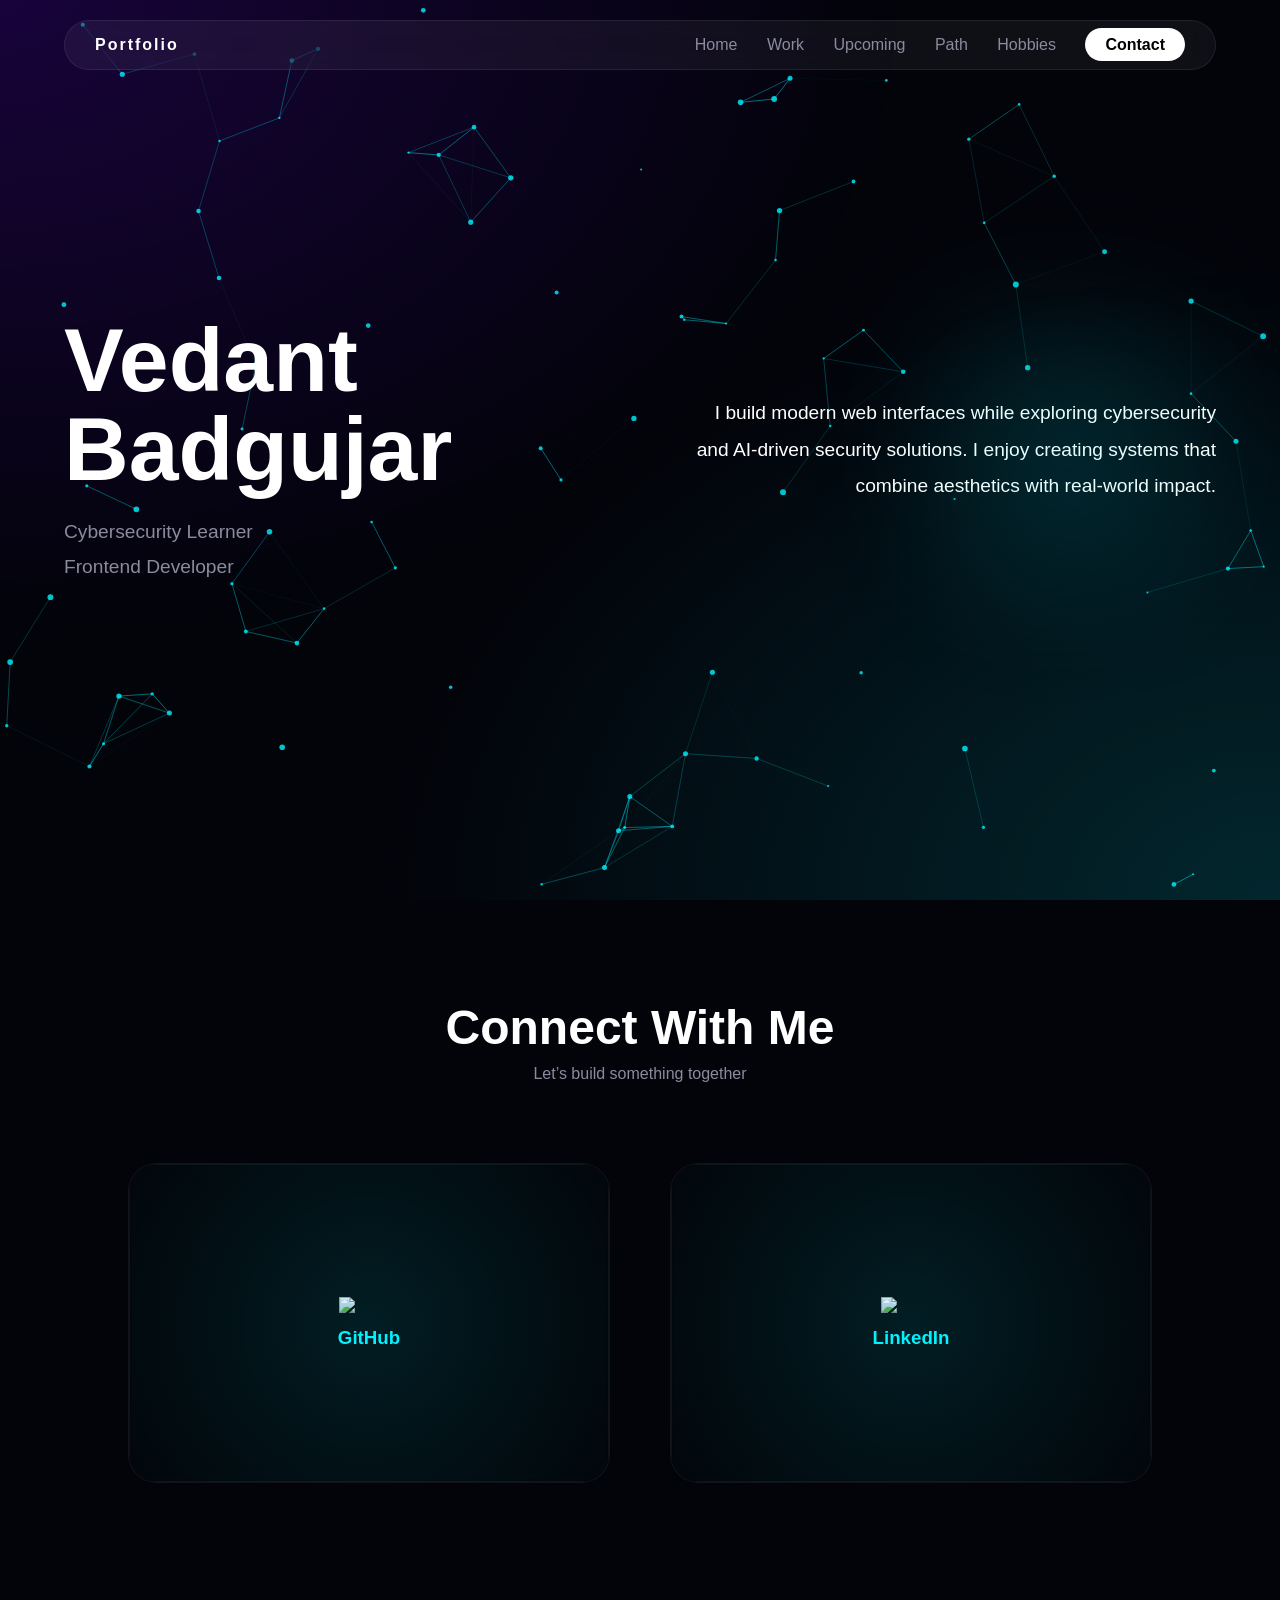
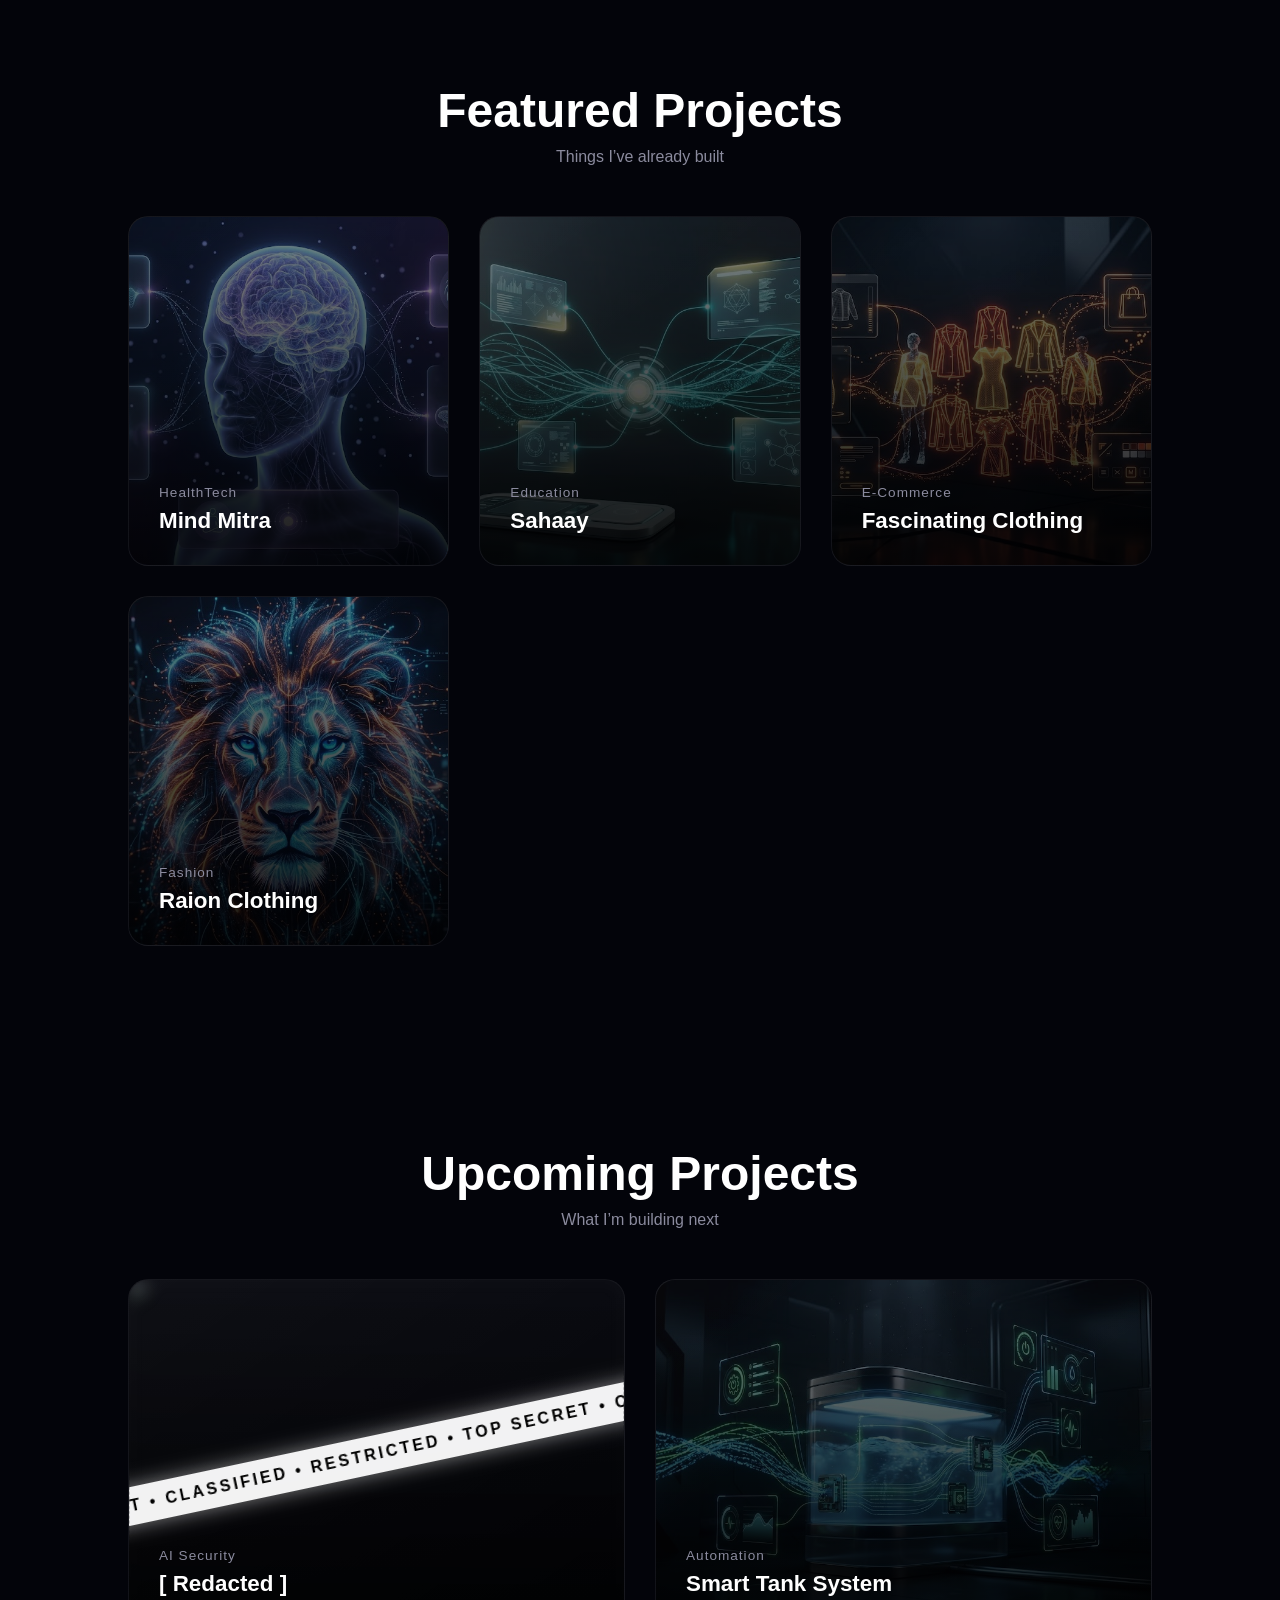
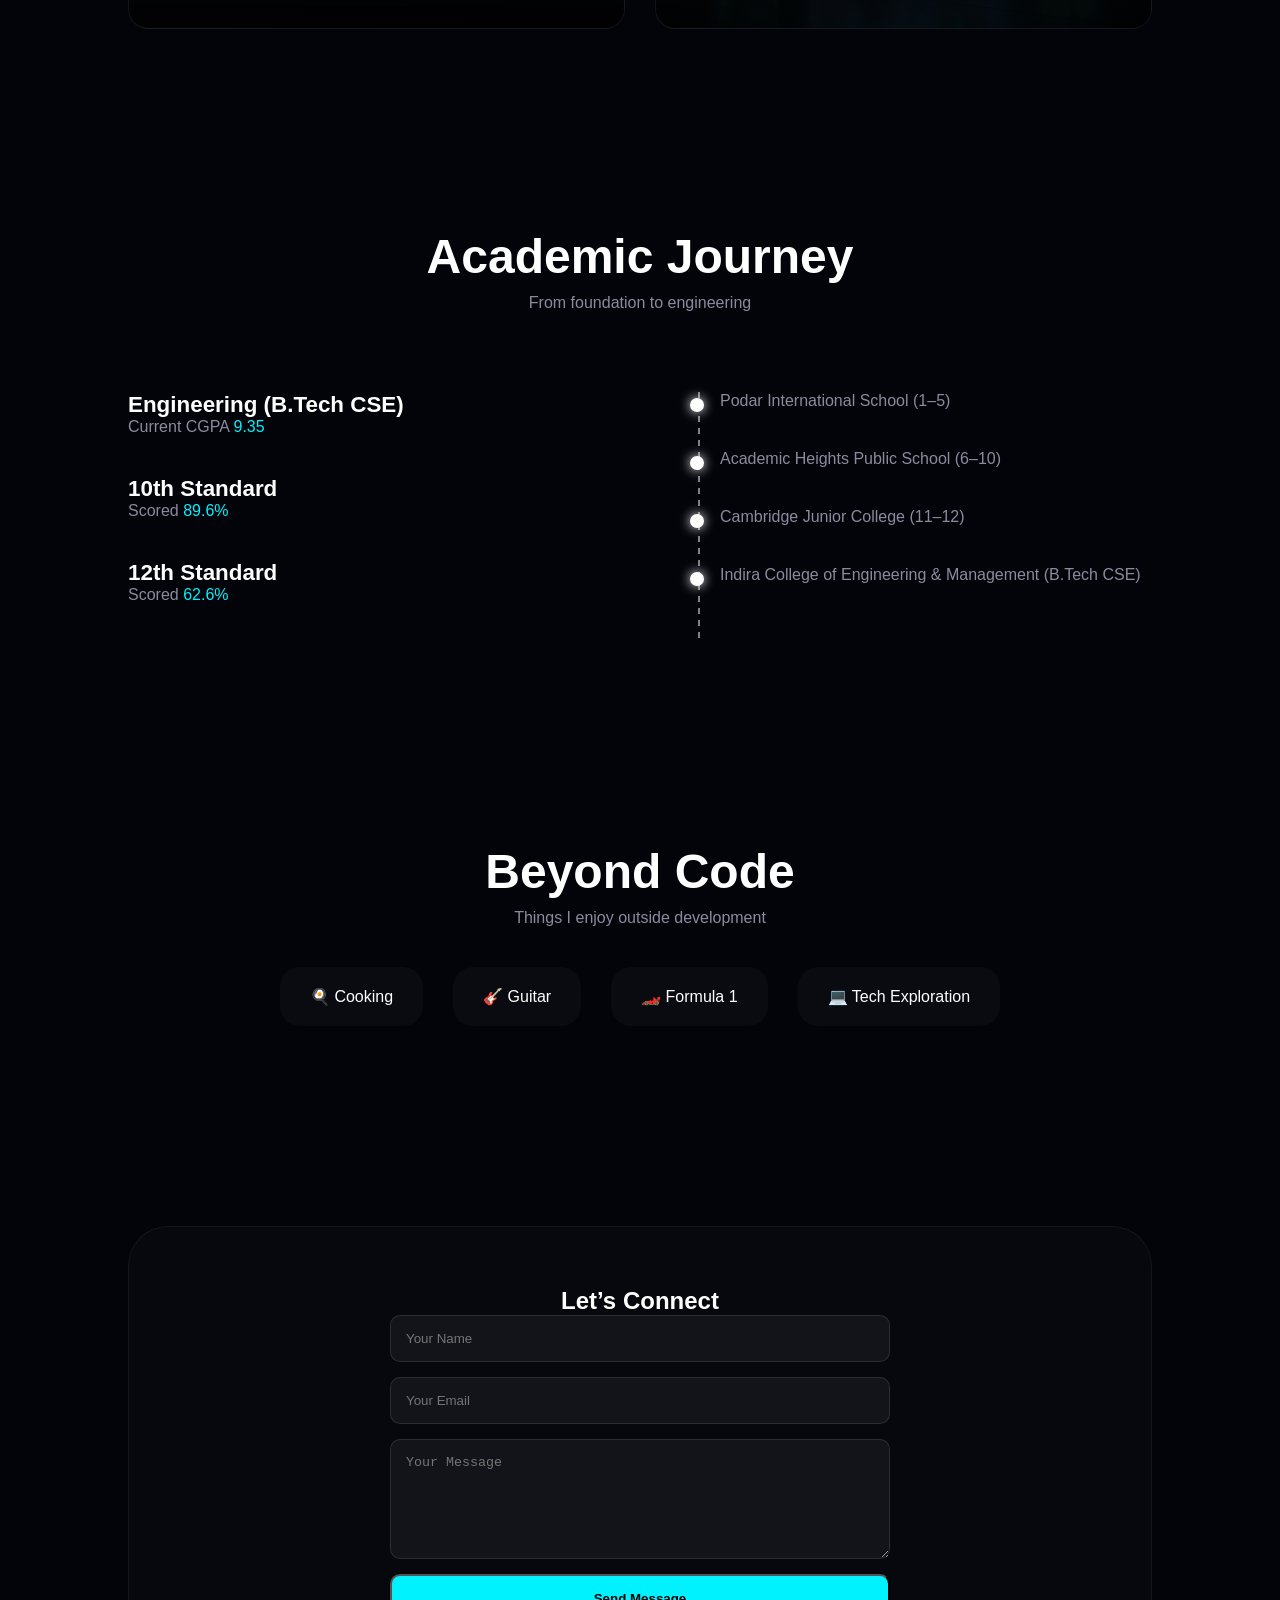
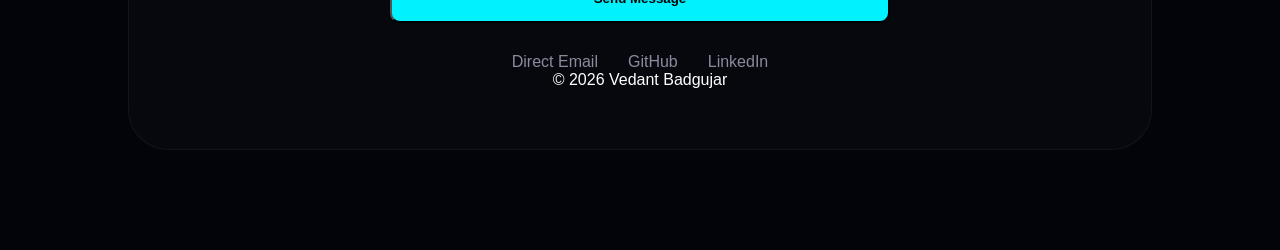
==== commit f56d3b94: "Update index.html" ====
--- a/index.html
+++ b/index.html
@@ -300,7 +300,7 @@
 
             <h2>Let’s Connect</h2>
 
-            <form action="https://formspree.io/f/xxxxxx" method="POST" class="contact-form">
+            <form action="https://formspree.io/f/mlgoqnwe" method="POST" class="contact-form">
                 <input type="text" name="name" placeholder="Your Name" required>
                 <input type="email" name="email" placeholder="Your Email" required>
                 <textarea name="message" placeholder="Your Message" required></textarea>
--- a/style.css
+++ b/style.css
@@ -880,3 +880,28 @@
 .p-card * {
     text-decoration: none !important;
 }
+.contact-form {
+    display: flex;
+    flex-direction: column;
+    gap: 15px;
+    max-width: 500px;
+    margin: auto;
+}
+
+.contact-form input,
+.contact-form textarea {
+    padding: 15px;
+    background: rgba(255,255,255,0.05);
+    border: 1px solid rgba(255,255,255,0.1);
+    border-radius: 10px;
+    color: white;
+}
+
+.contact-form button {
+    padding: 15px;
+    border-radius: 10px;
+    background: #00f2ff;
+    color: black;
+    font-weight: bold;
+    cursor: pointer;
+}
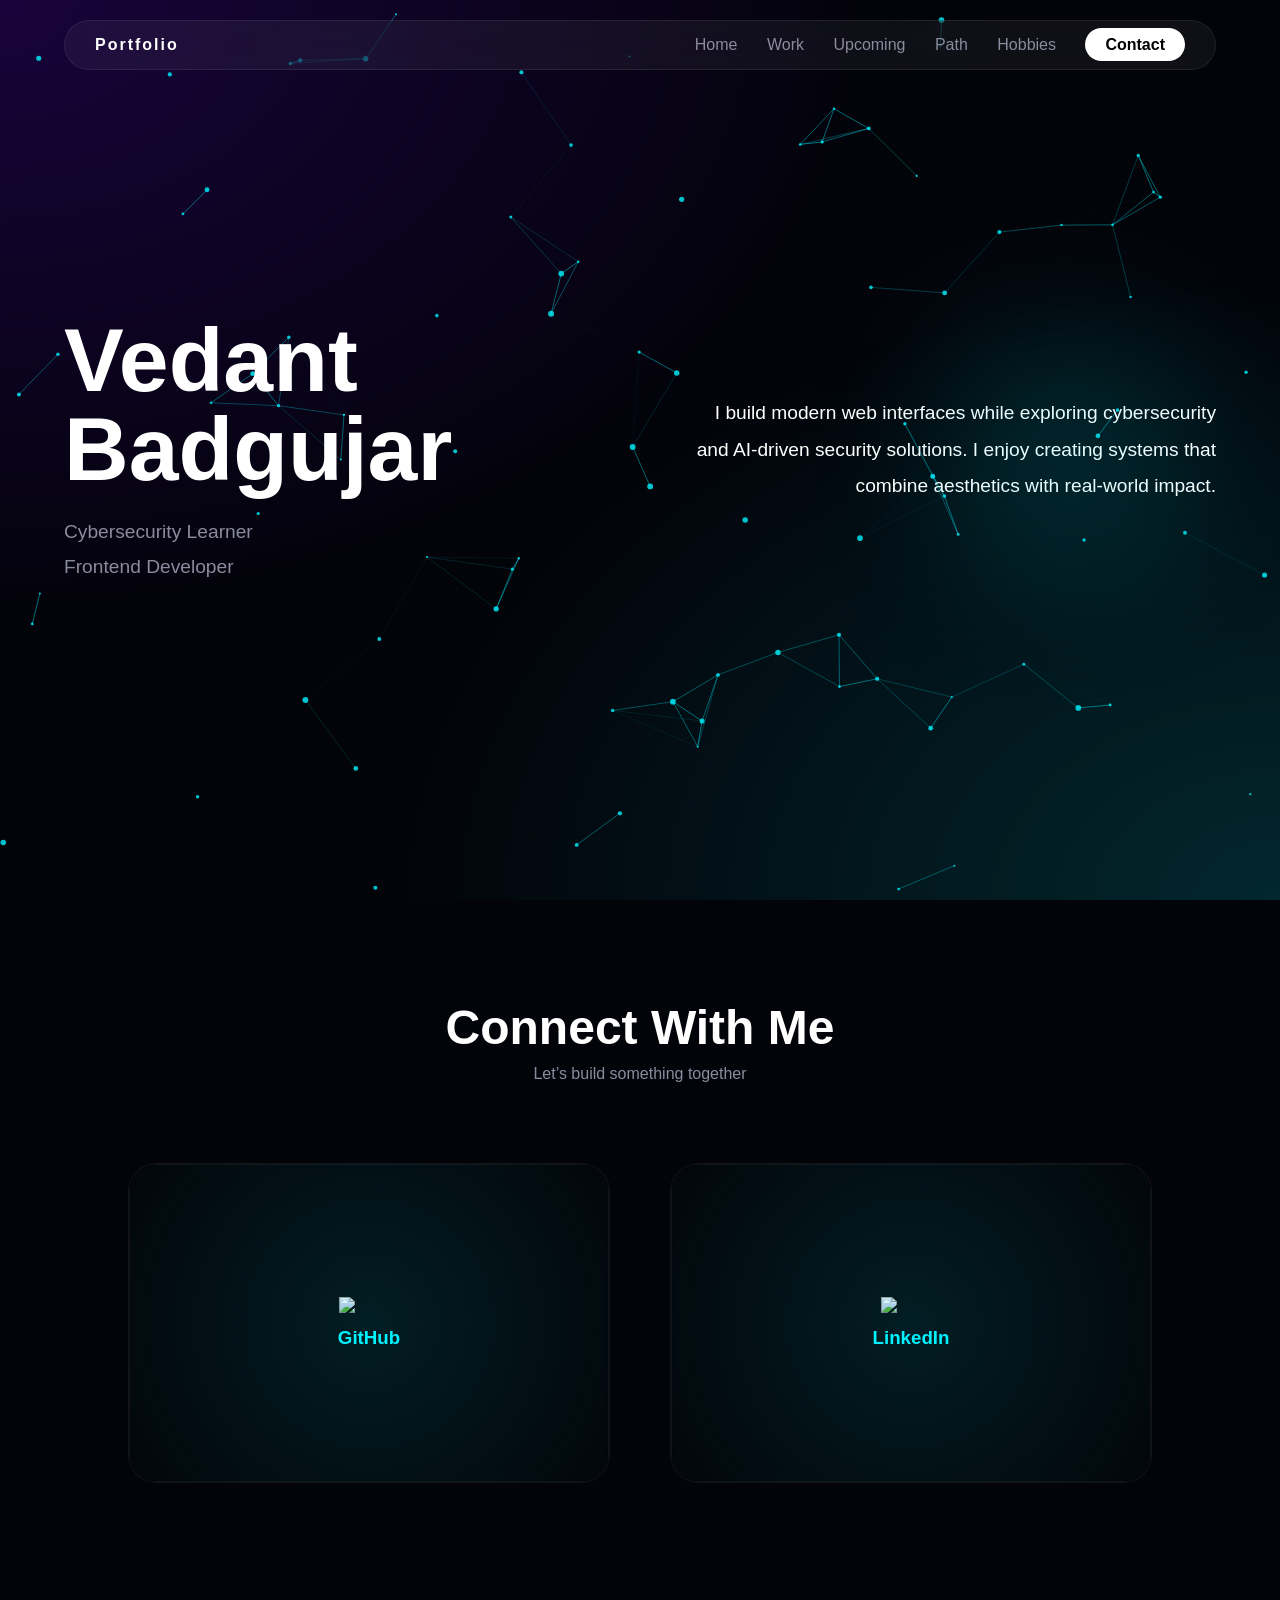
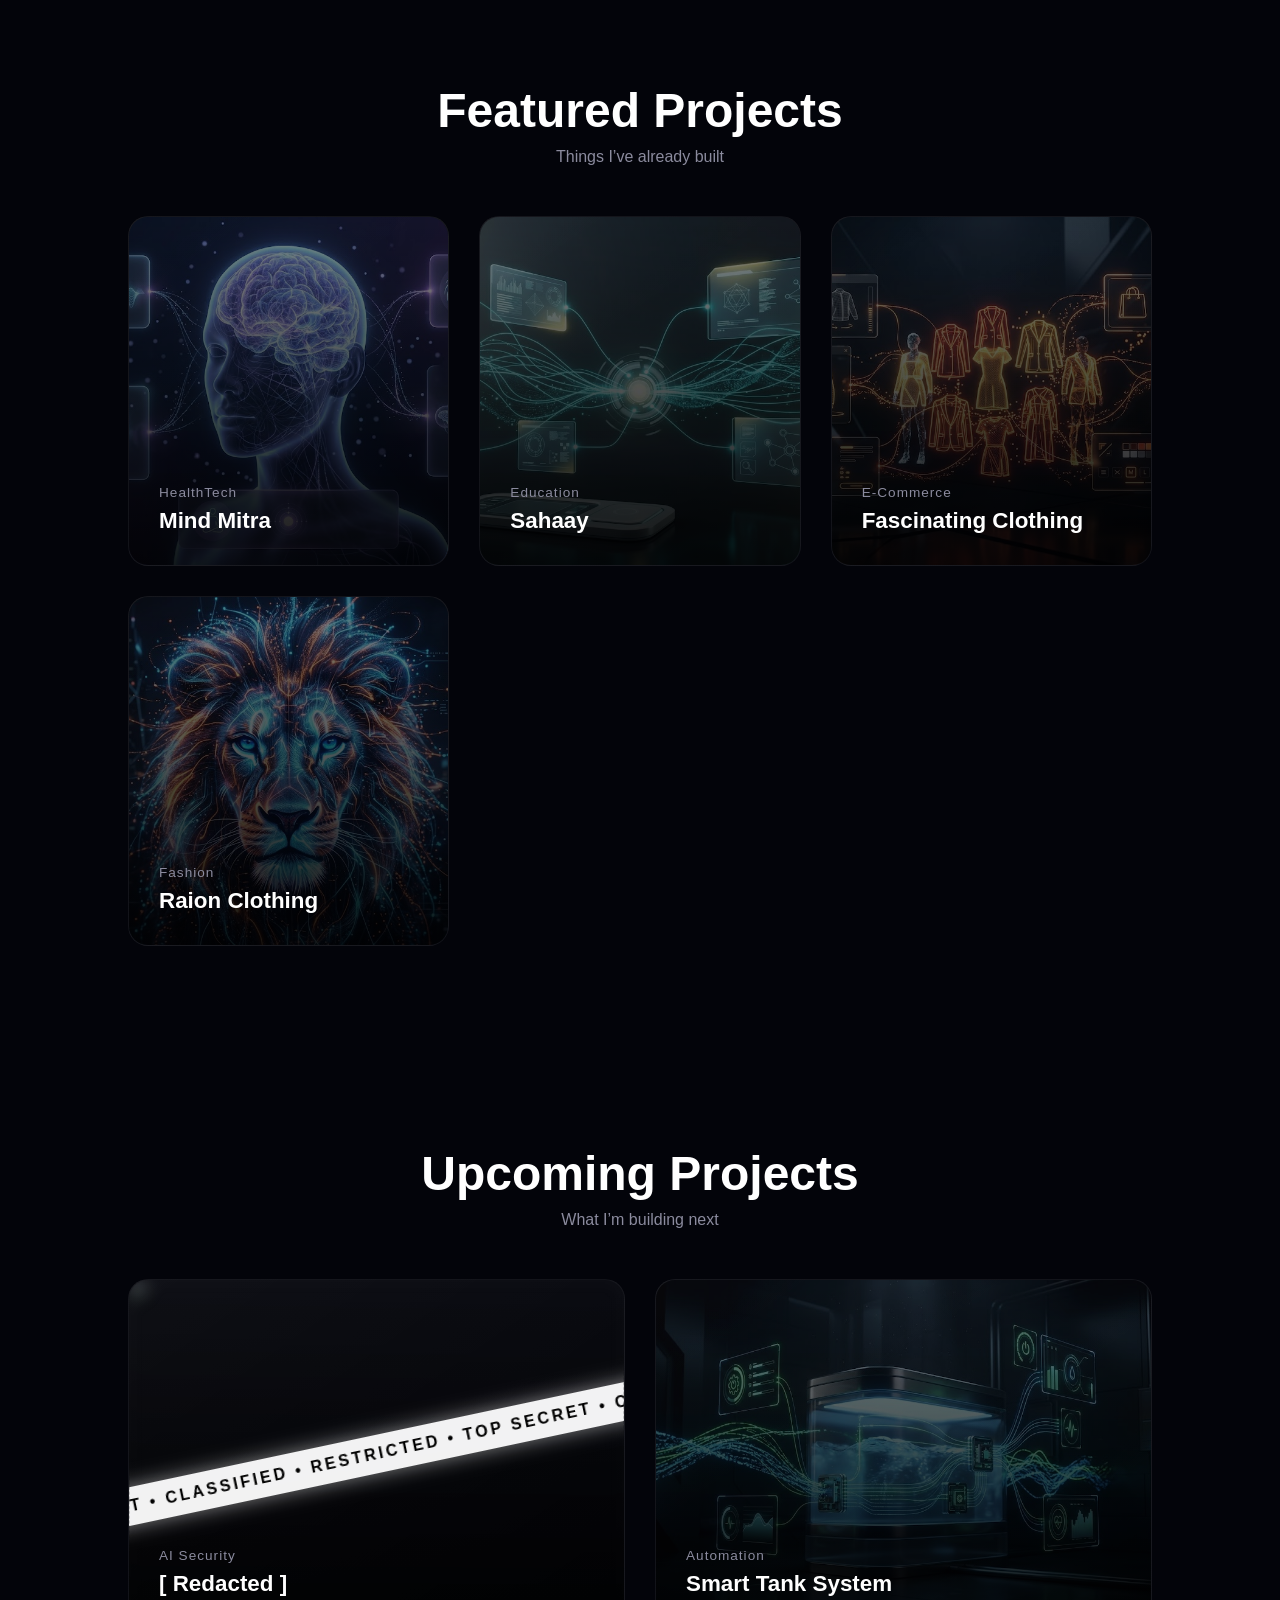
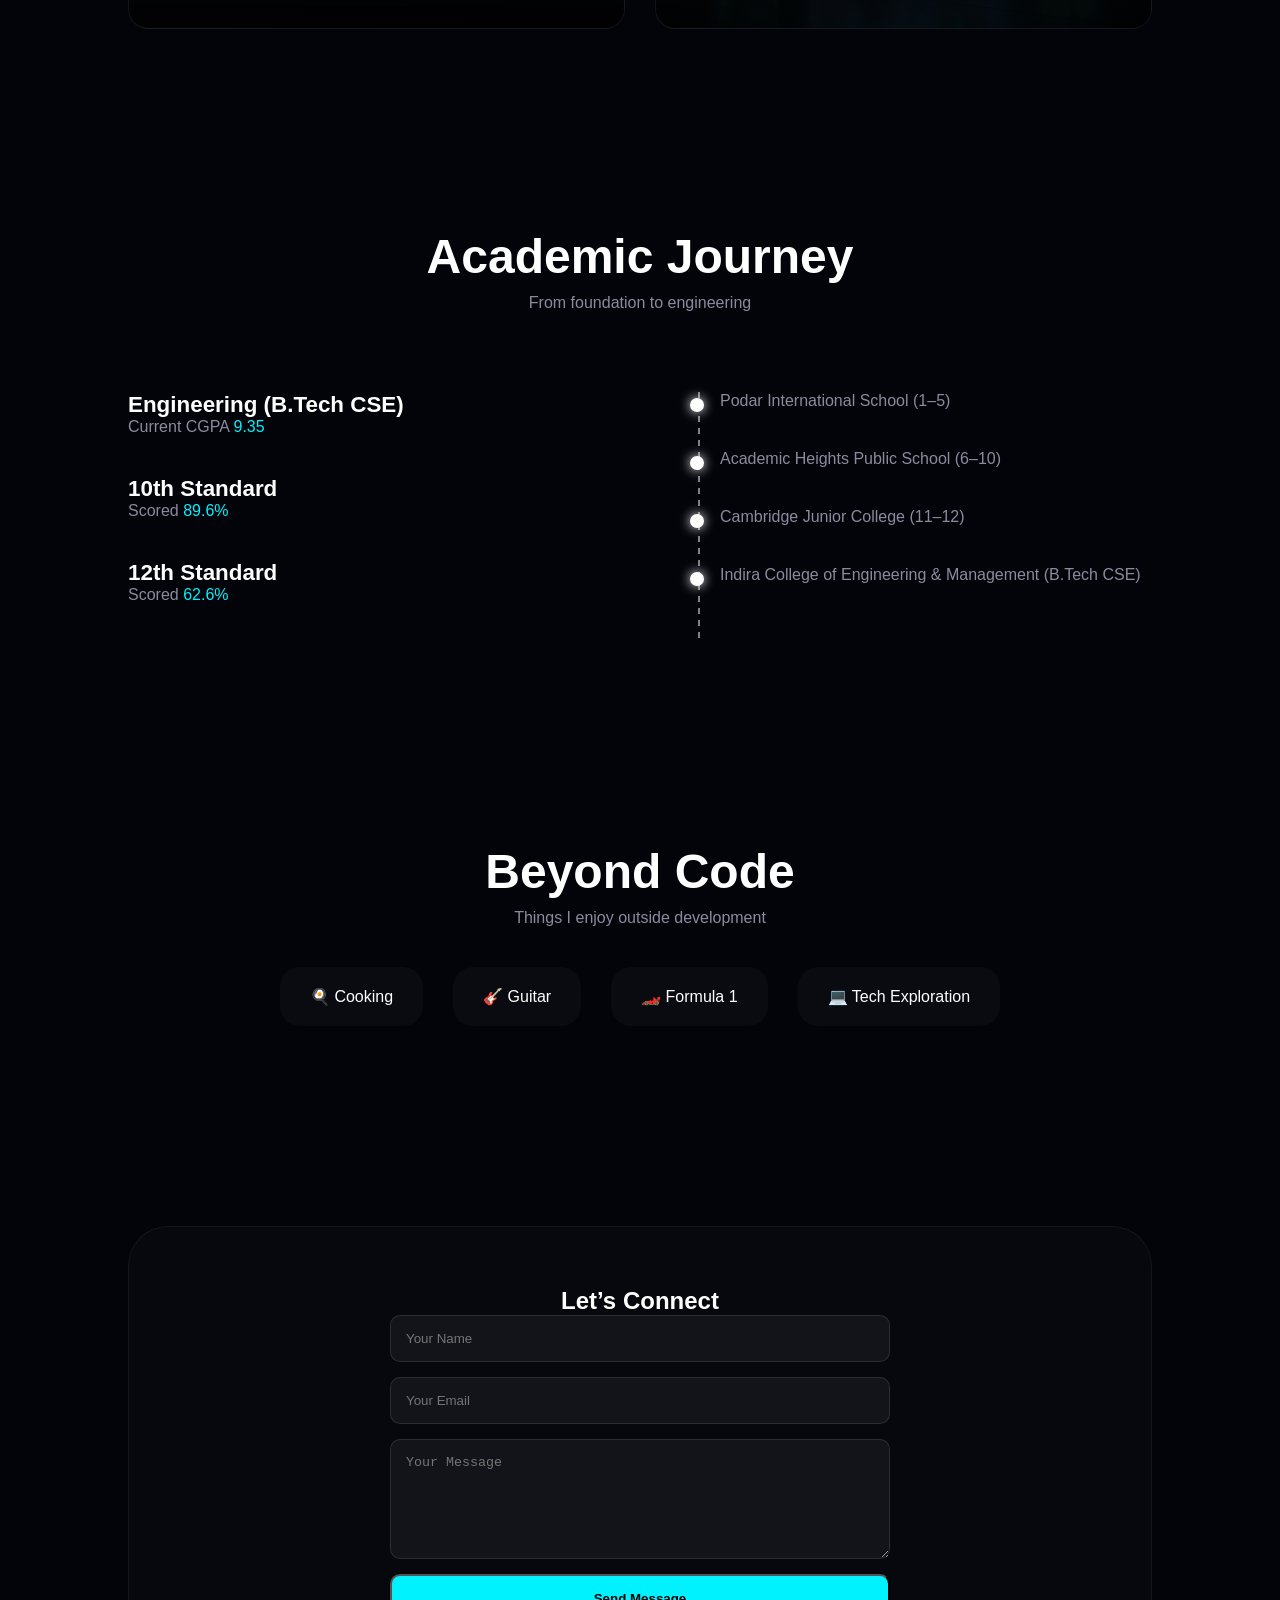
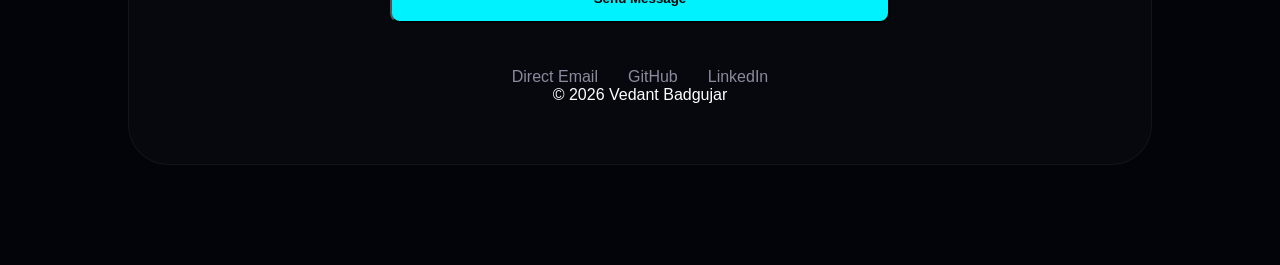
==== commit 76e4fc2e: "Update index.html" ====
--- a/index.html
+++ b/index.html
@@ -300,12 +300,13 @@
 
             <h2>Let’s Connect</h2>
 
-            <form action="https://formspree.io/f/mlgoqnwe" method="POST" class="contact-form">
+            <form id="contactForm" class="contact-form">
                 <input type="text" name="name" placeholder="Your Name" required>
                 <input type="email" name="email" placeholder="Your Email" required>
                 <textarea name="message" placeholder="Your Message" required></textarea>
             
-                <button type="submit">Send Message</button>
+                <button type="submit" class="send-btn">Send Message</button>
+                <p id="status"></p>
             </form>
 
             <div class="f-links">
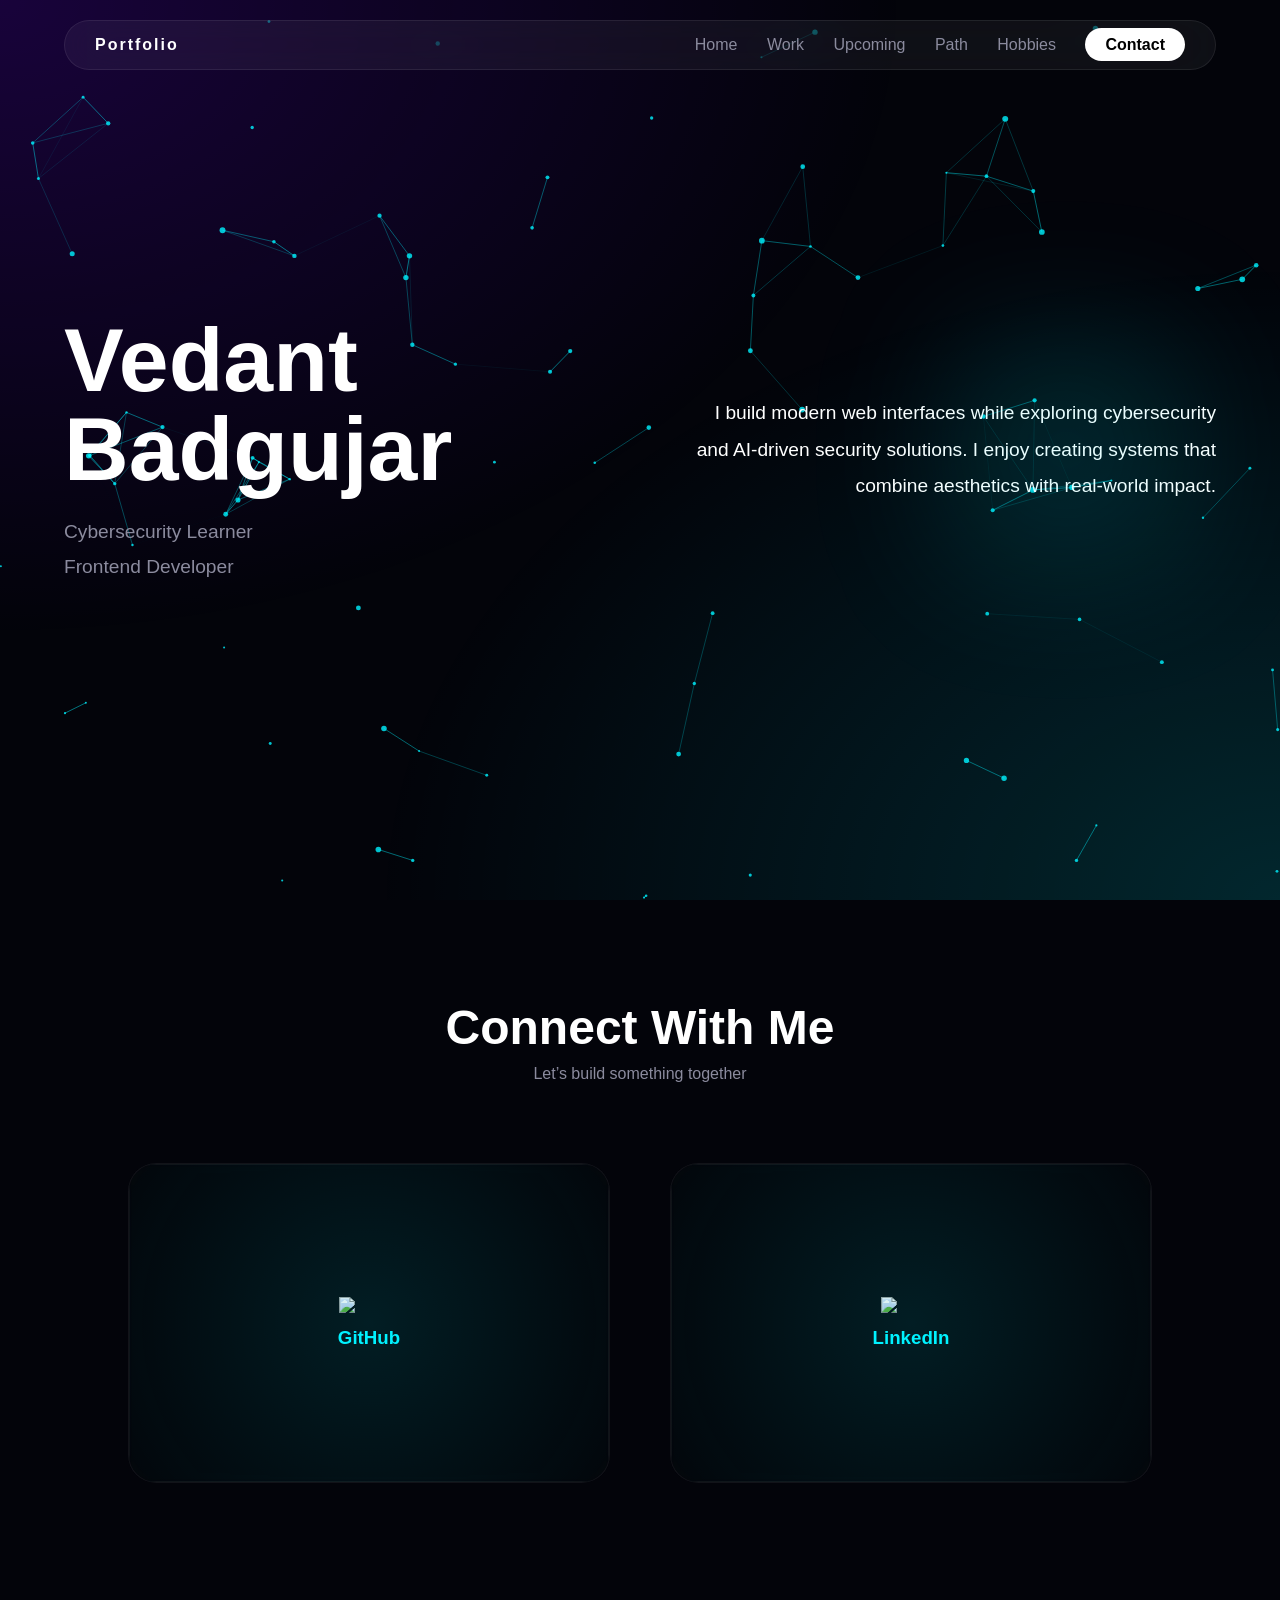
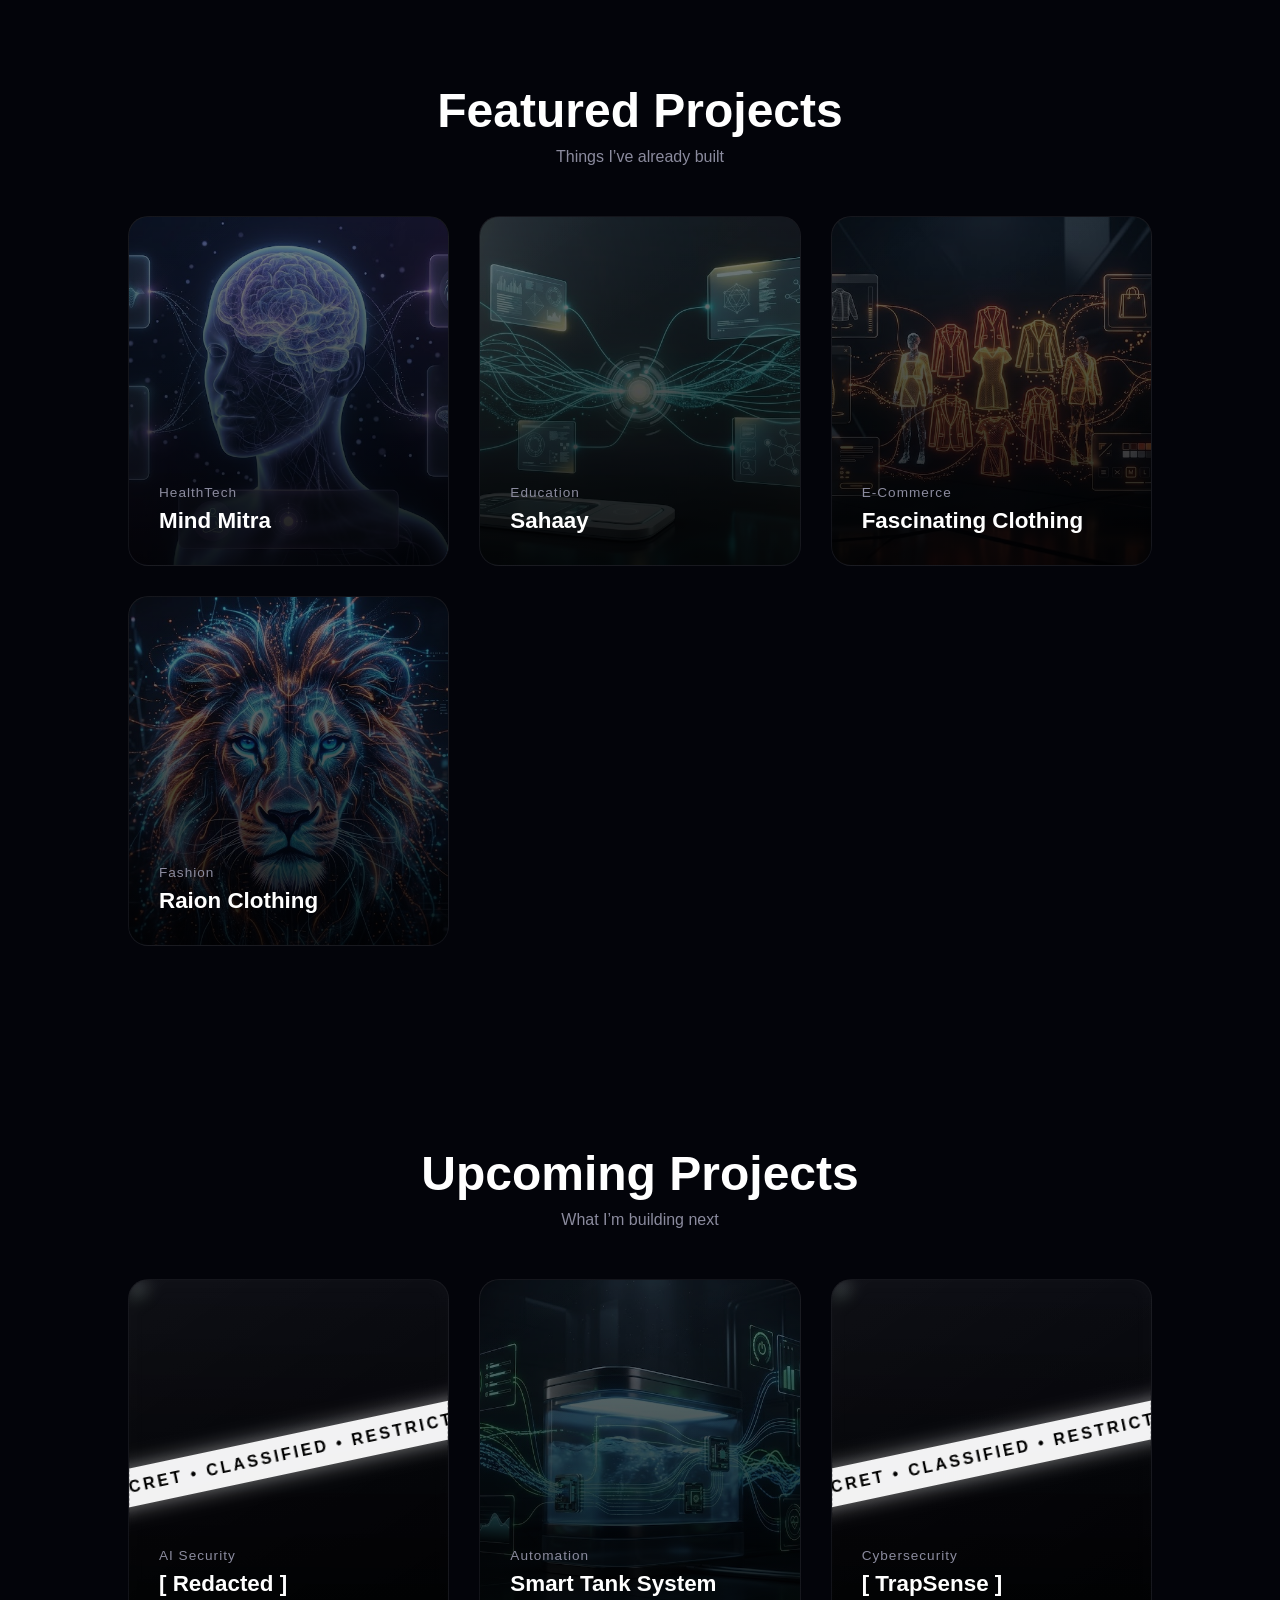
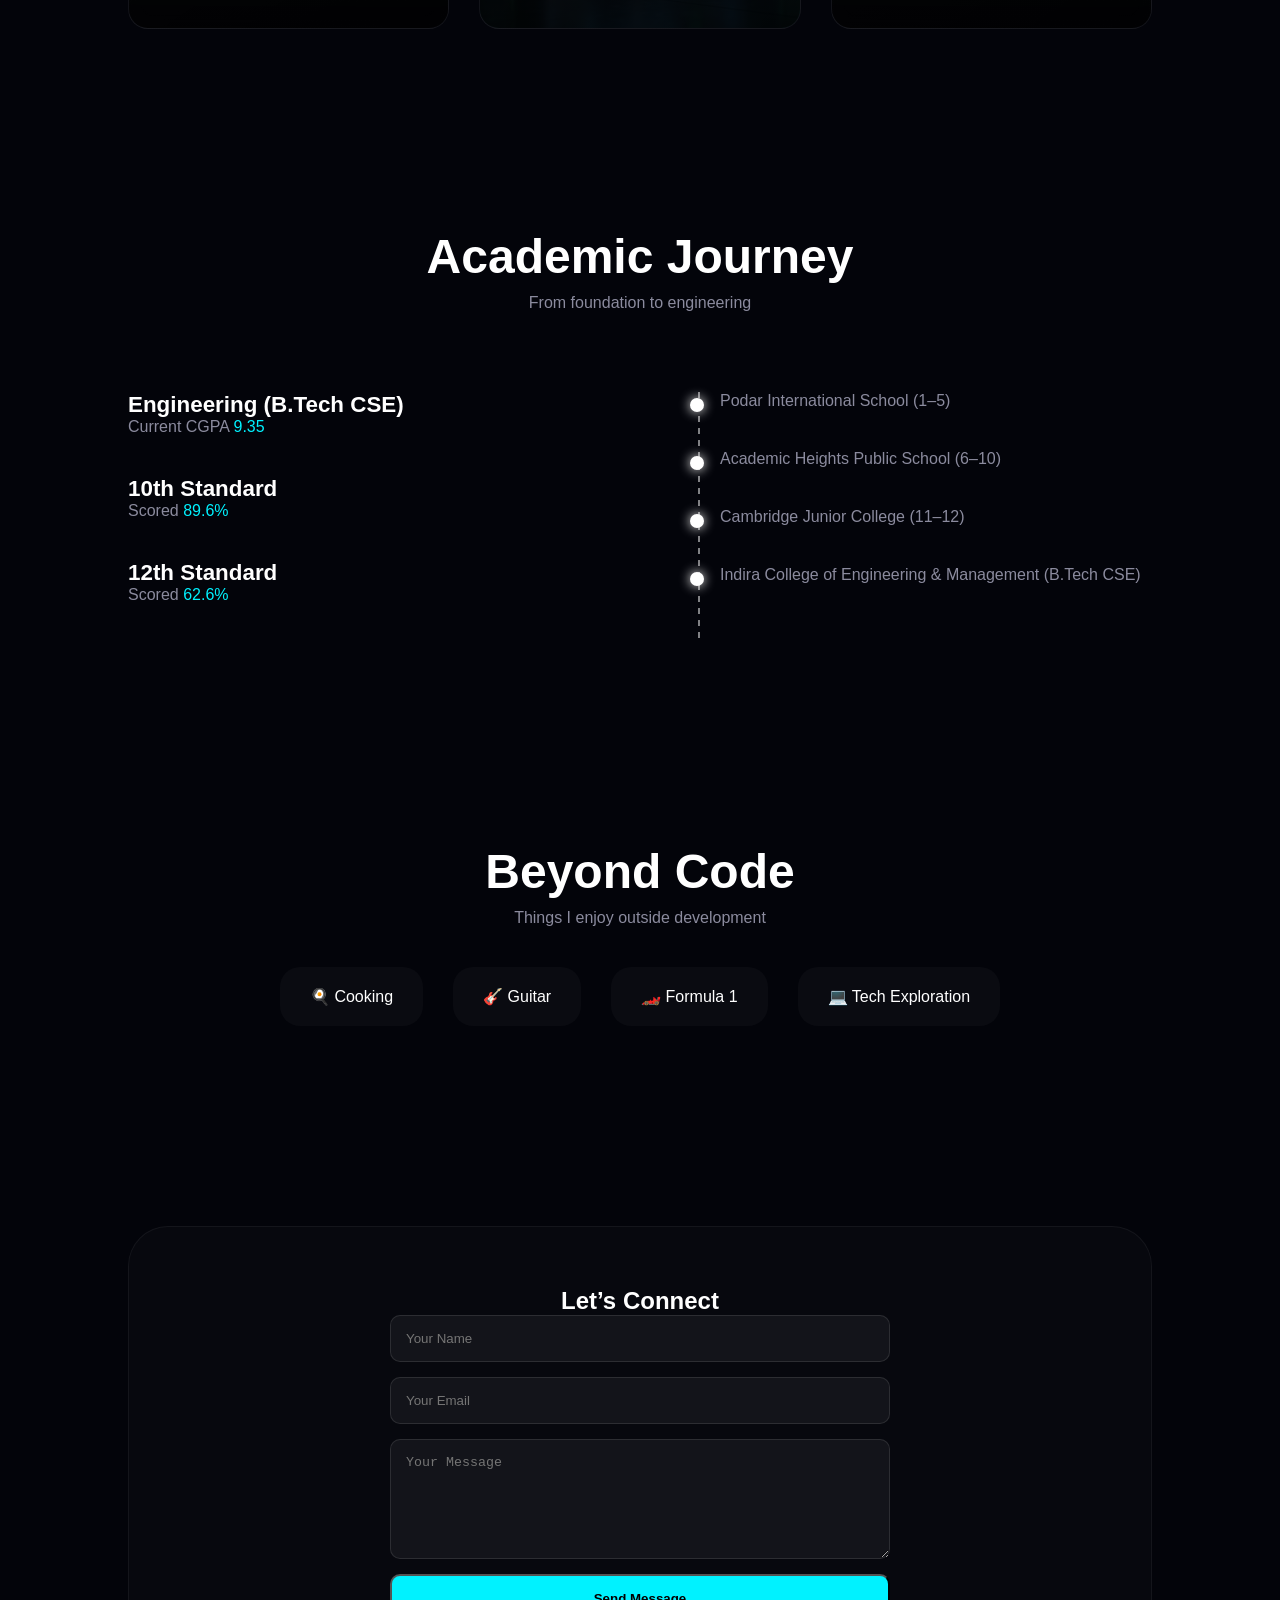
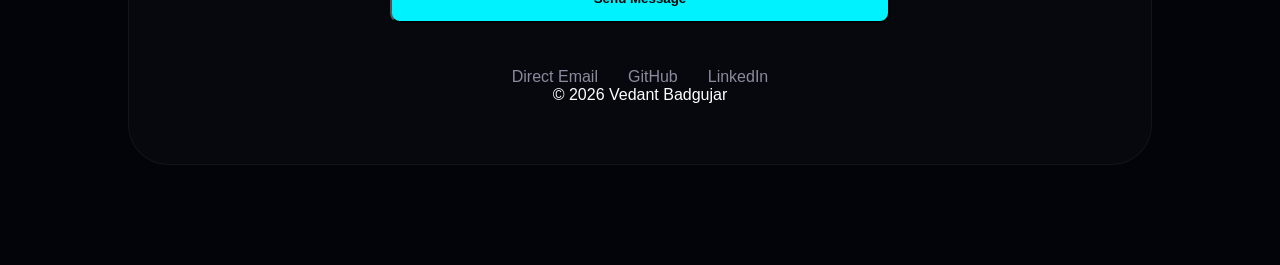
==== commit 44b99cd1: "Update index.html" ====
--- a/index.html
+++ b/index.html
@@ -189,6 +189,22 @@
                 <div class="p-content">
                     <span>Automation</span>
                     <h3>Smart Tank System</h3>
+                </div>
+            </a>
+
+            <!-- TrapSense -->
+            <a href="projects/trapsense.html" class="p-card">
+                <img src="images/secret.png" class="p-img blur-img">
+            
+                <div class="secret-banner">
+                    <div class="banner-track">
+                        TOP SECRET • CLASSIFIED • RESTRICTED • TOP SECRET • CLASSIFIED • RESTRICTED •
+                    </div>
+                </div>
+            
+                <div class="p-content">
+                    <span>Cybersecurity</span>
+                    <h3>[ TrapSense ]</h3>
                 </div>
             </a>
     
--- a/style.css
+++ b/style.css
@@ -905,3 +905,37 @@
     font-weight: bold;
     cursor: pointer;
 }
+document.addEventListener("DOMContentLoaded", () => {
+
+    const form = document.getElementById("contactForm");
+    const statusText = document.getElementById("status");
+
+    if (!form) return;
+
+    form.addEventListener("submit", async (e) => {
+        e.preventDefault();
+
+        statusText.textContent = "Sending...";
+
+        try {
+            const data = new FormData(form);
+
+            const res = await fetch("https://formspree.io/f/mlgoqnwe", {
+                method: "POST",
+                body: data,
+                headers: { "Accept": "application/json" }
+            });
+
+            if (res.ok) {
+                statusText.textContent = "✔ Message sent!";
+                form.reset();
+            } else {
+                statusText.textContent = "❌ Failed to send.";
+            }
+
+        } catch (err) {
+            statusText.textContent = "⚠ Network error.";
+        }
+    });
+
+});
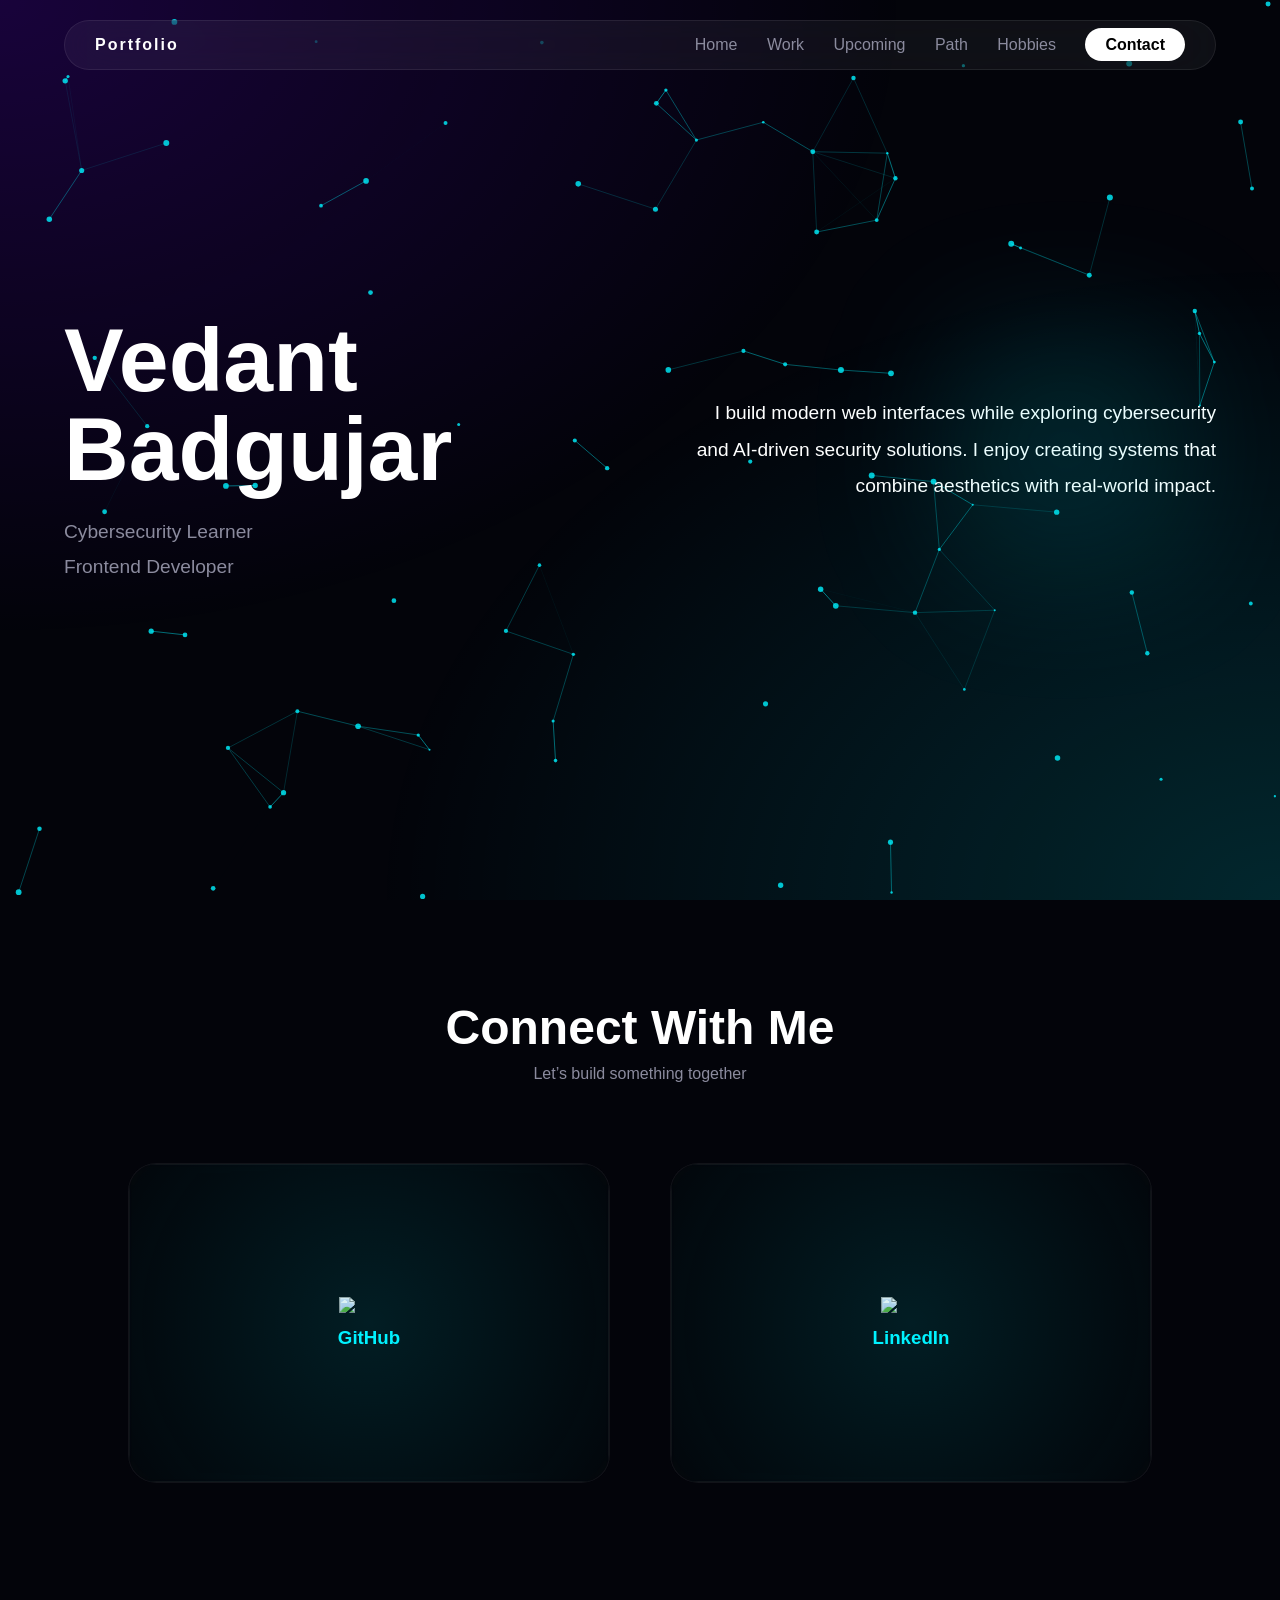
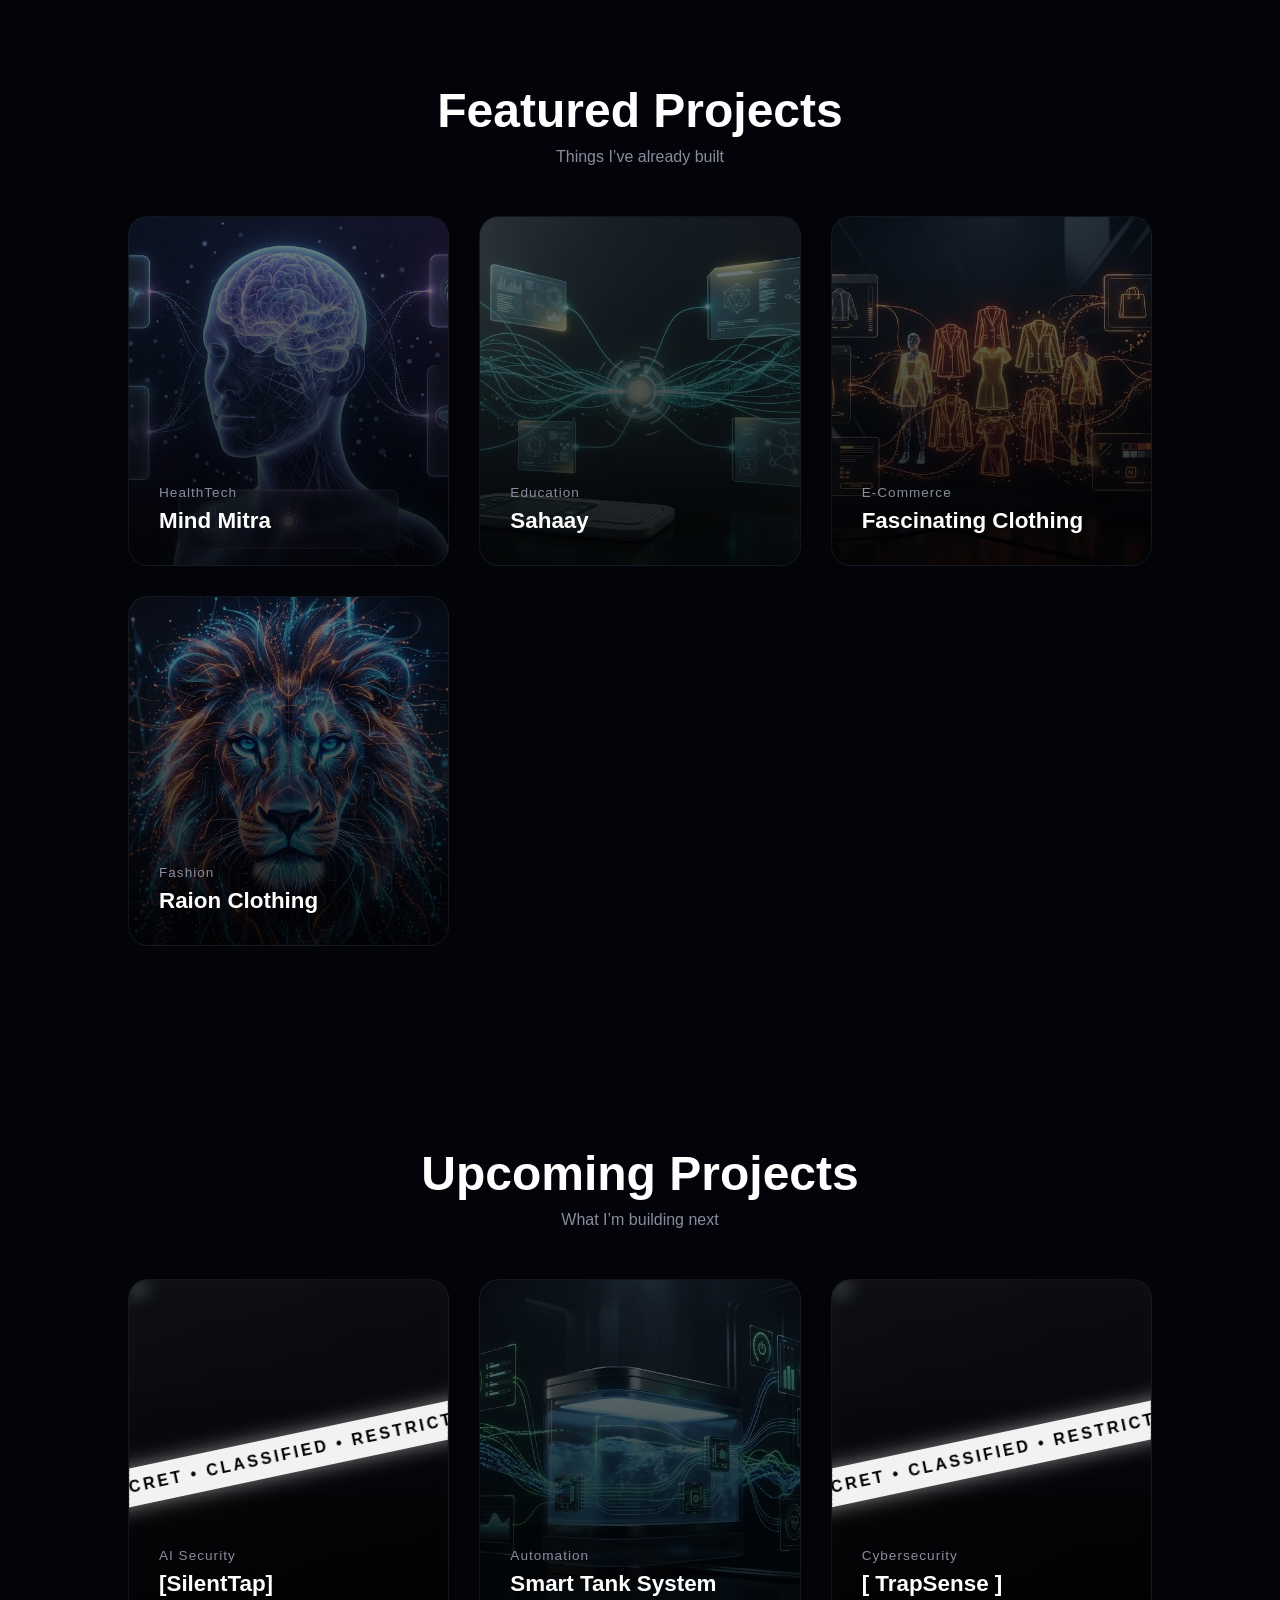
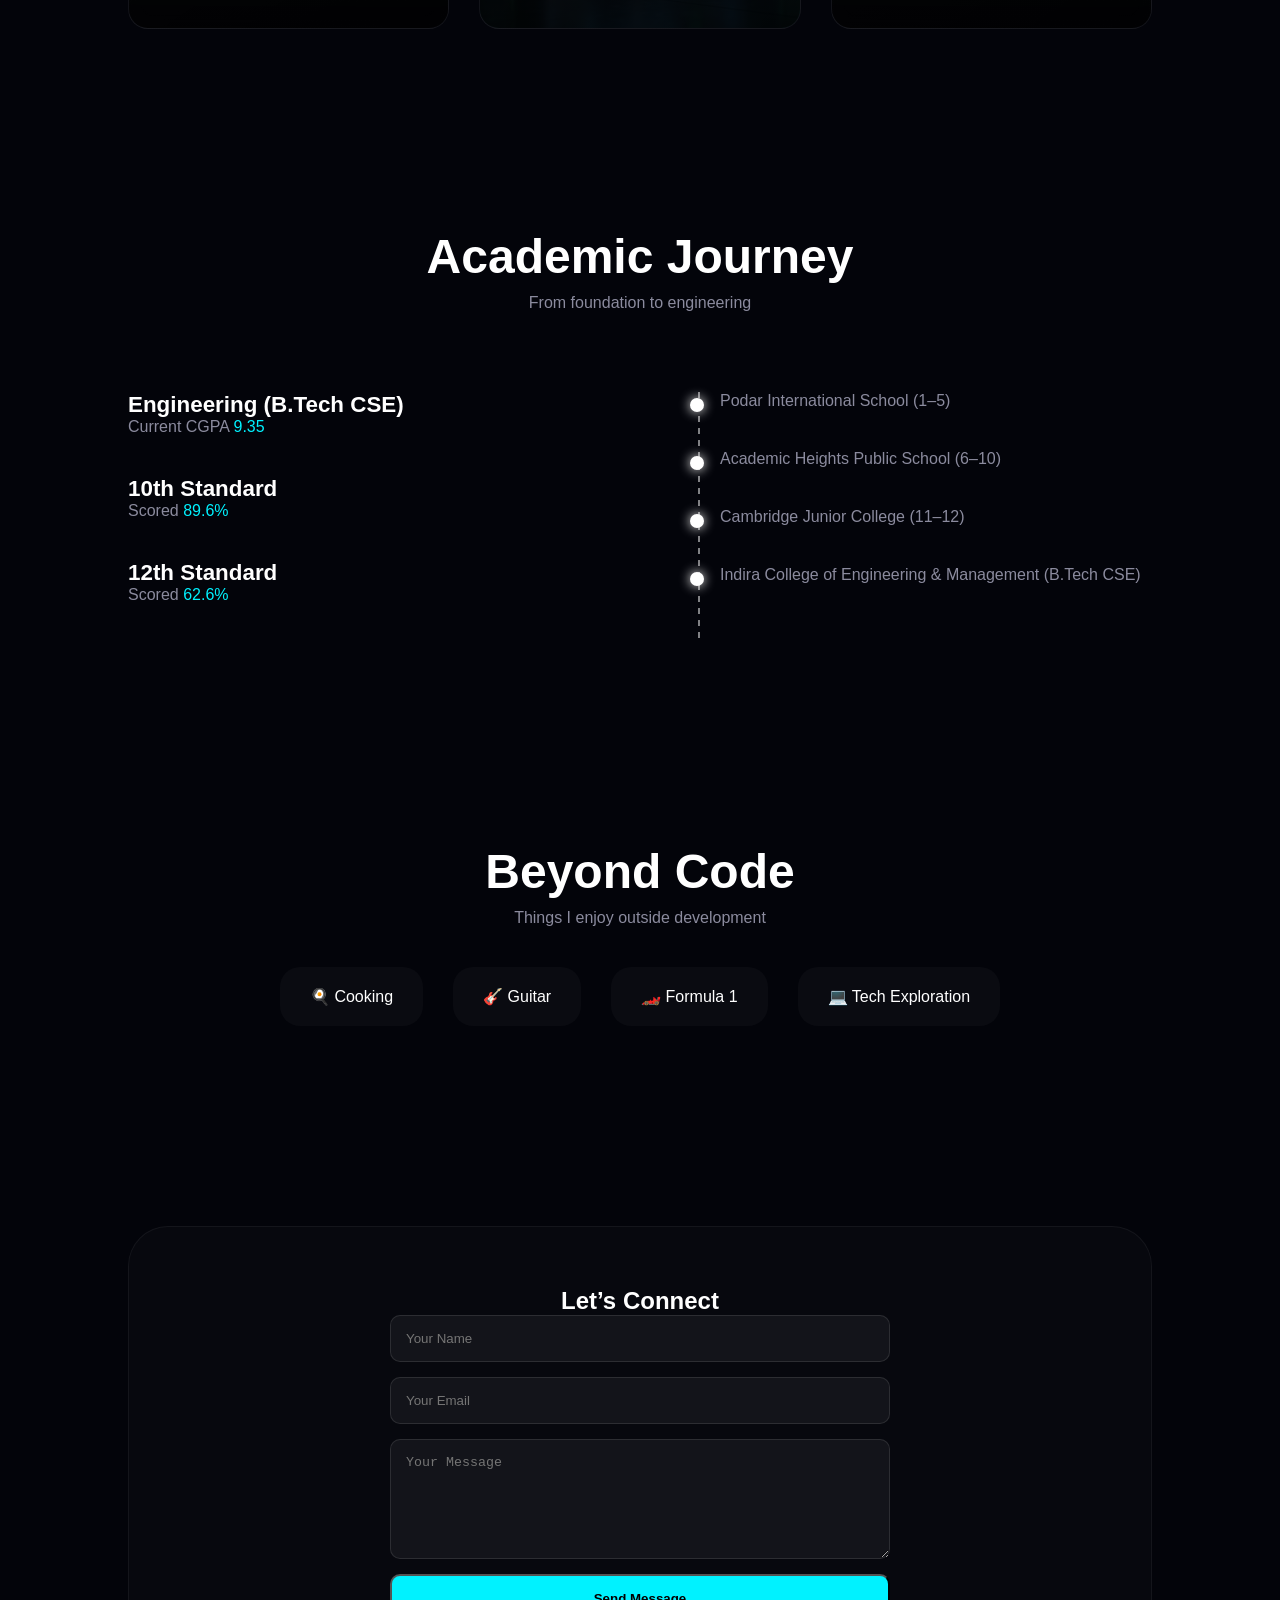
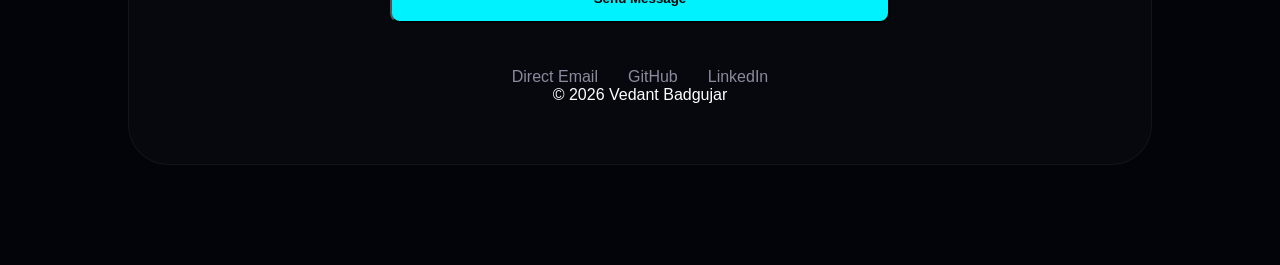
==== commit 062b05e2: "Update index.html" ====
--- a/index.html
+++ b/index.html
@@ -179,7 +179,7 @@
     
                 <div class="p-content">
                     <span>AI Security</span>
-                    <h3>[ Redacted ]</h3>
+                    <h3>[SilentTap]</h3>
                 </div>
             </a>
     
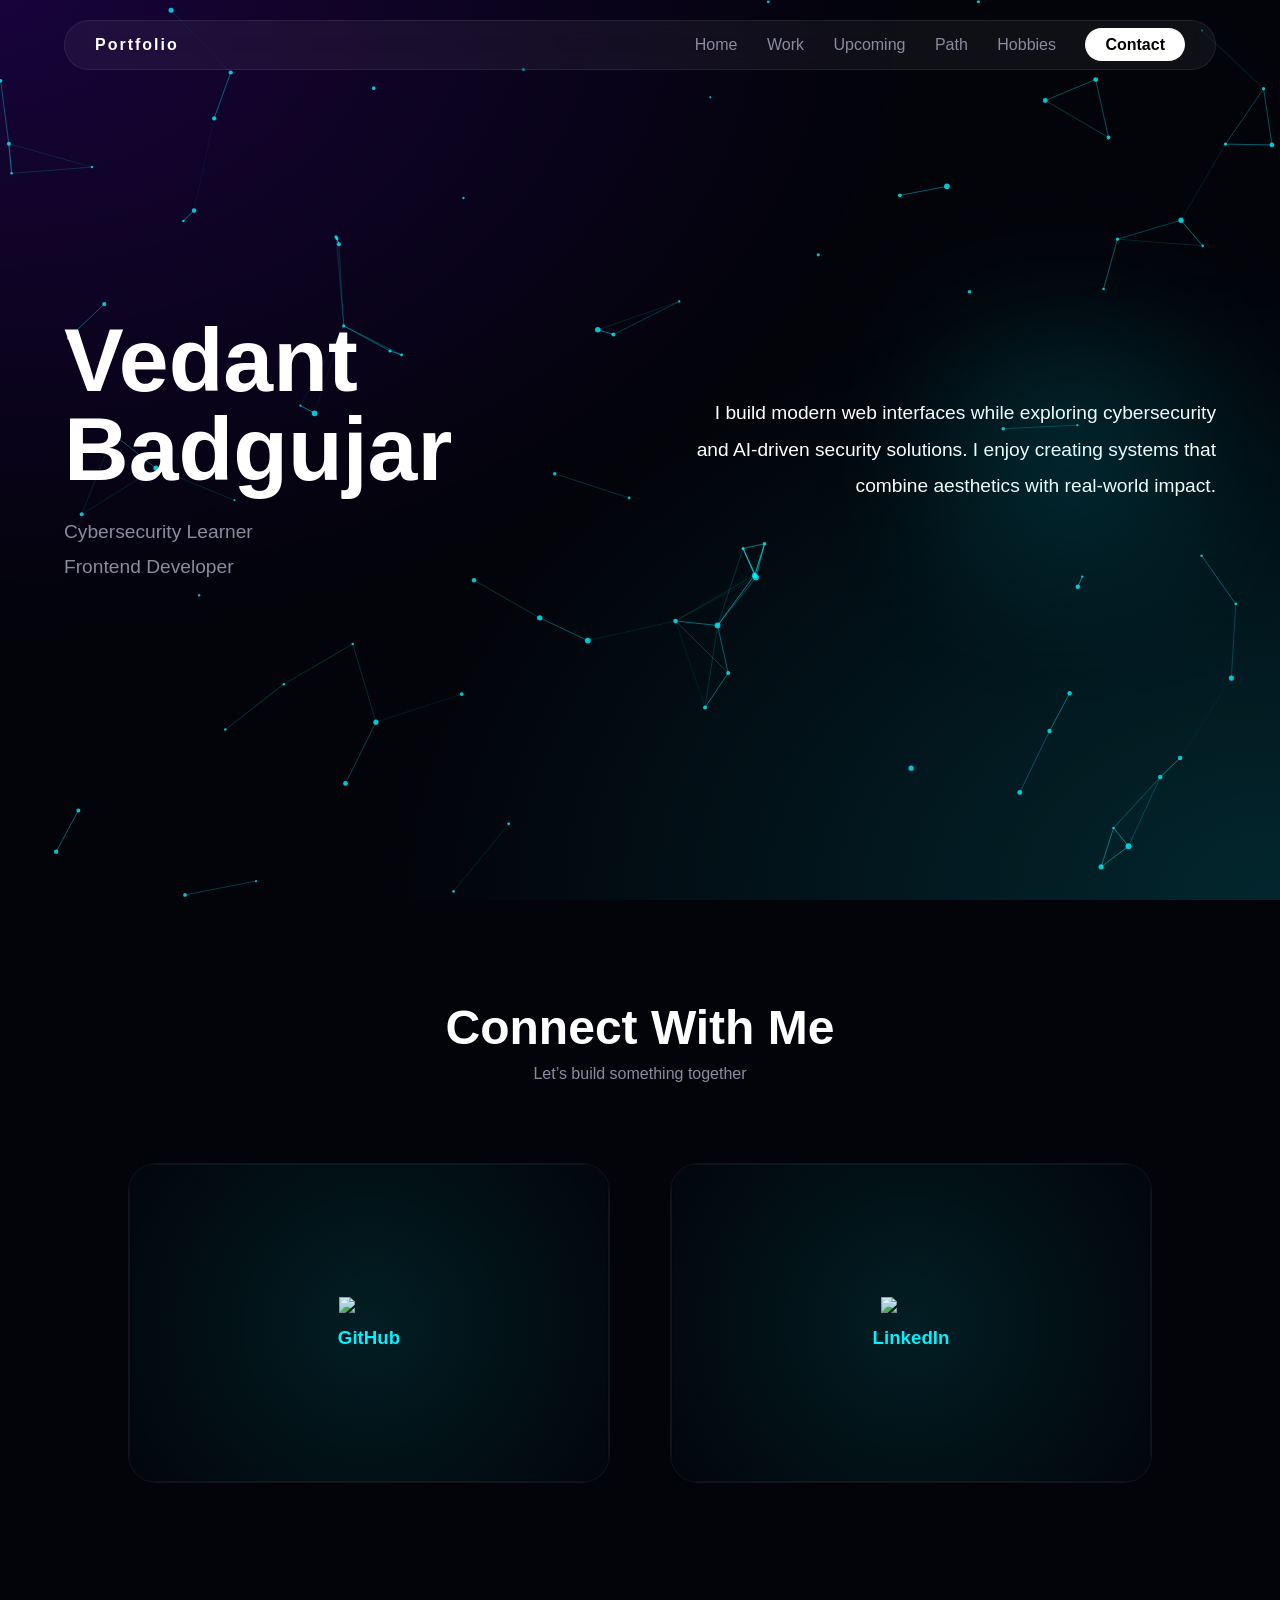
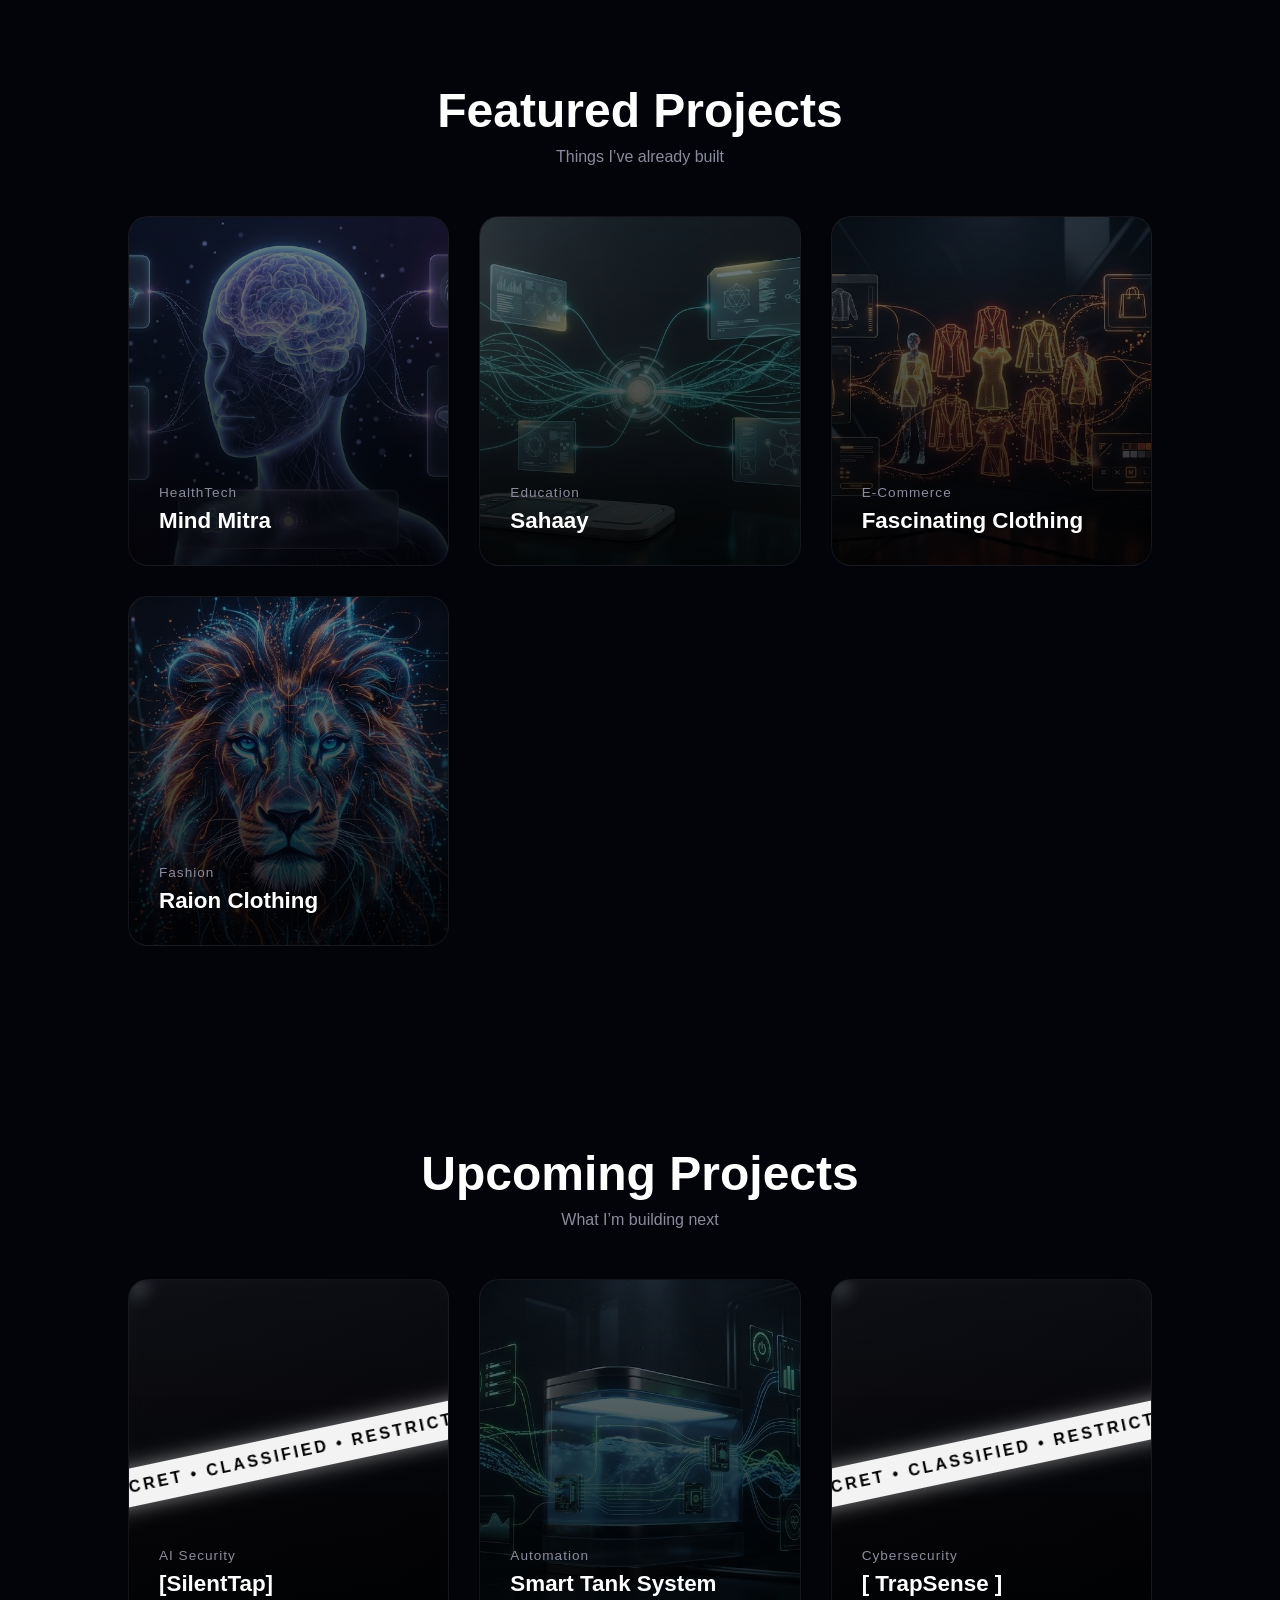
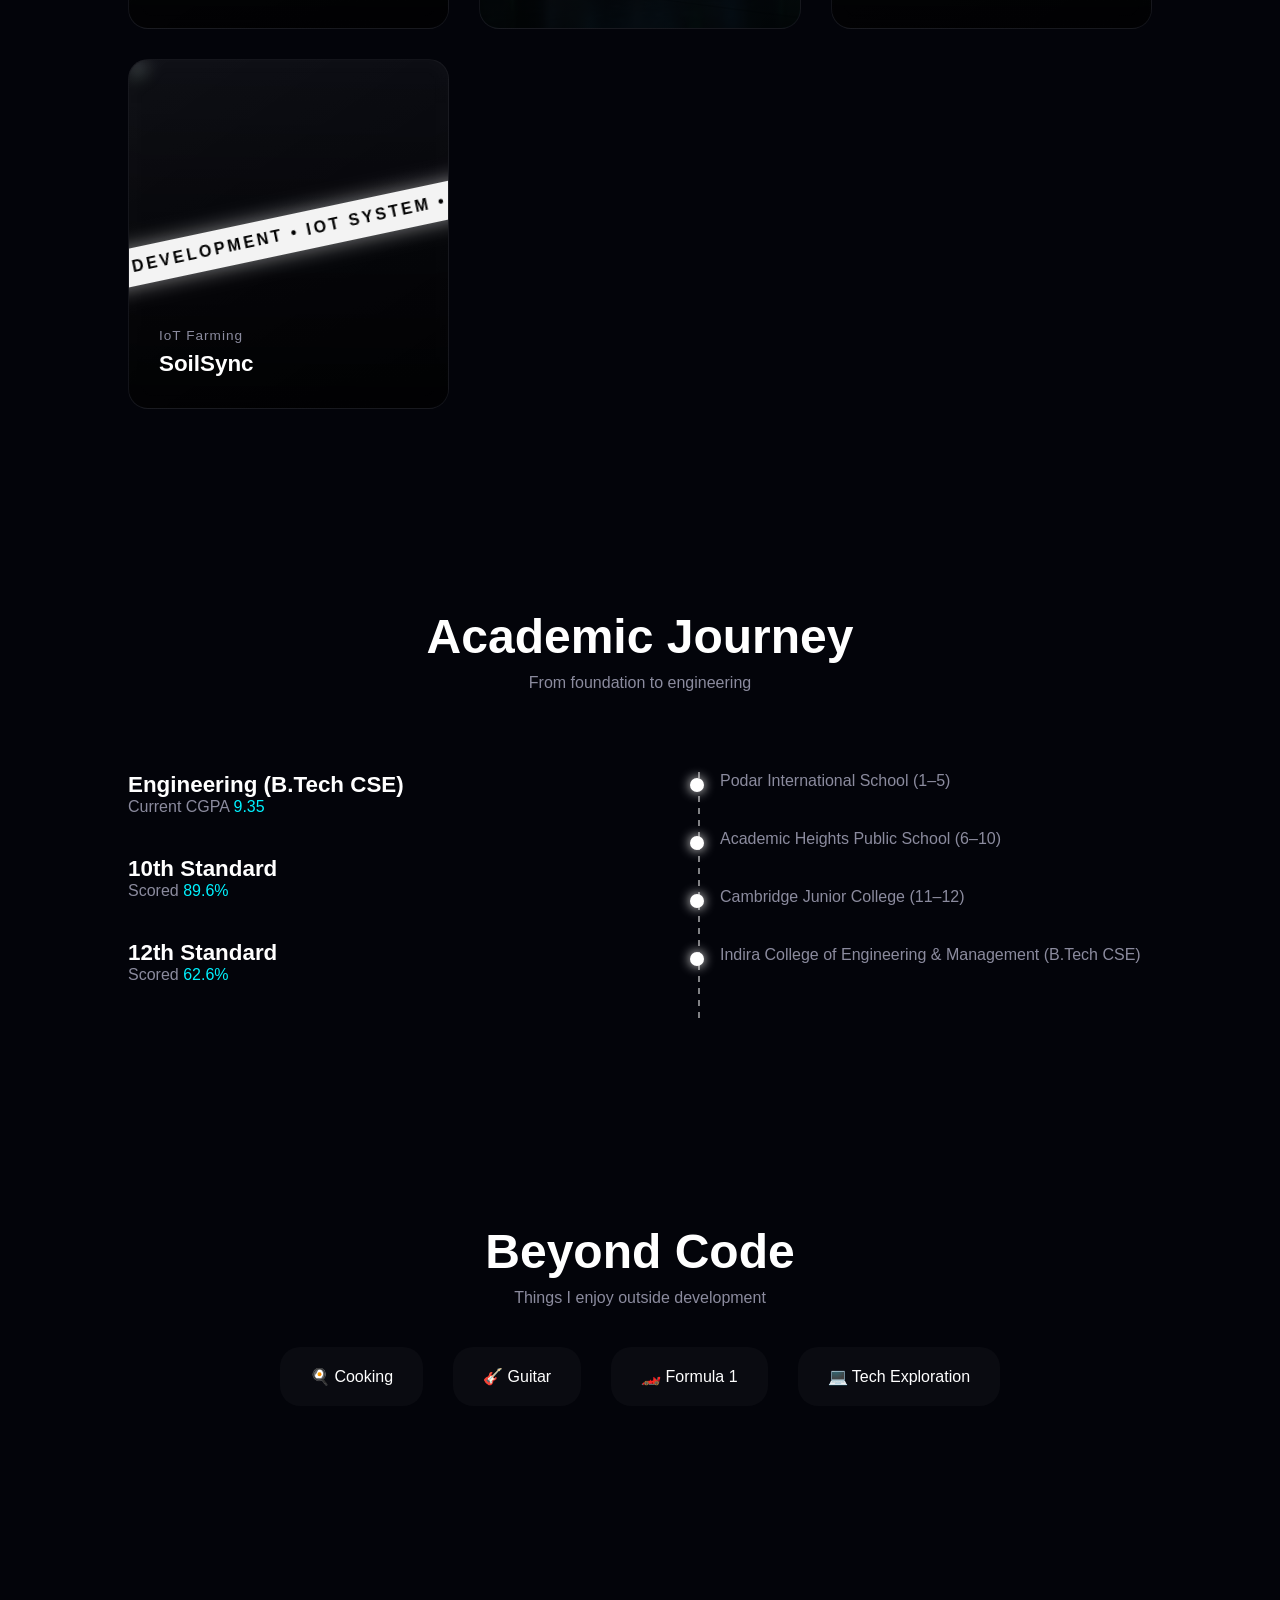
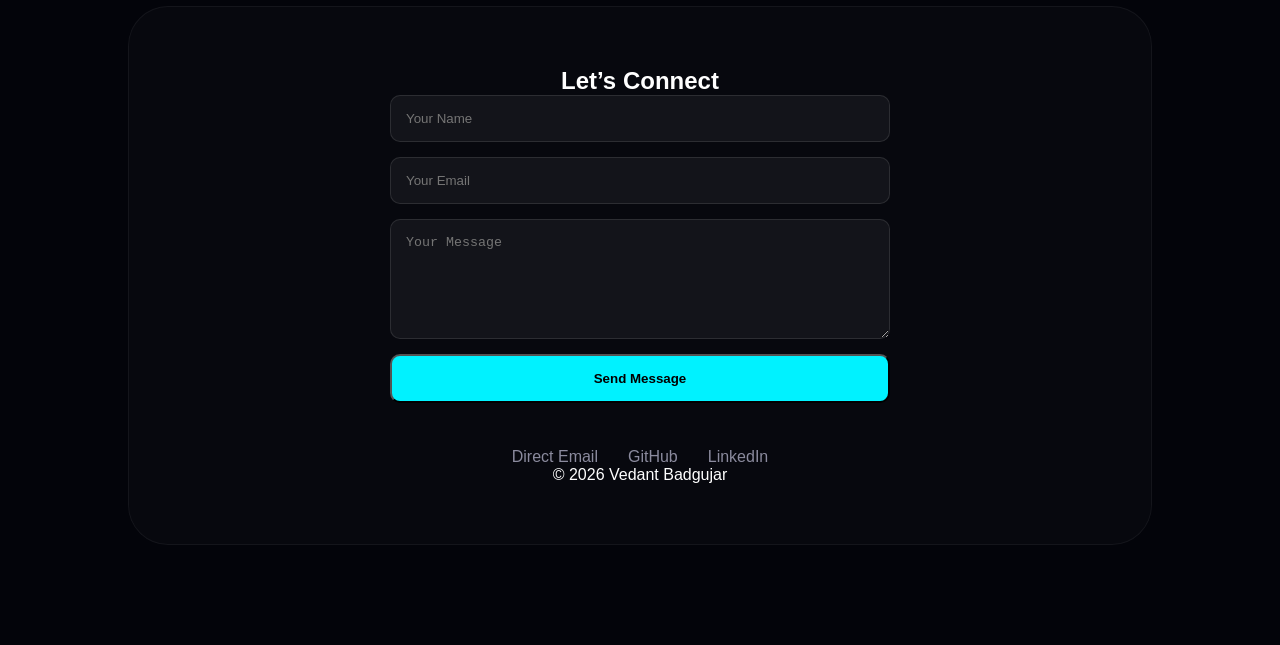
==== commit 4353b3f5: "Update index.html" ====
--- a/index.html
+++ b/index.html
@@ -207,6 +207,22 @@
                     <h3>[ TrapSense ]</h3>
                 </div>
             </a>
+            <!-- SoilSync -->
+            
+            <a href="projects/soilsync.html" class="p-card">
+                <img src="images/soilsync.png" class="p-img blur-img">
+            
+                <div class="secret-banner">
+                    <div class="banner-track">
+                        UNDER DEVELOPMENT • IOT SYSTEM • UNDER DEVELOPMENT • IOT SYSTEM •
+                    </div>
+                </div>
+            
+                <div class="p-content">
+                    <span>IoT Farming</span>
+                    <h3>SoilSync</h3>
+                </div>
+            </a>
     
         </div>
     </section>
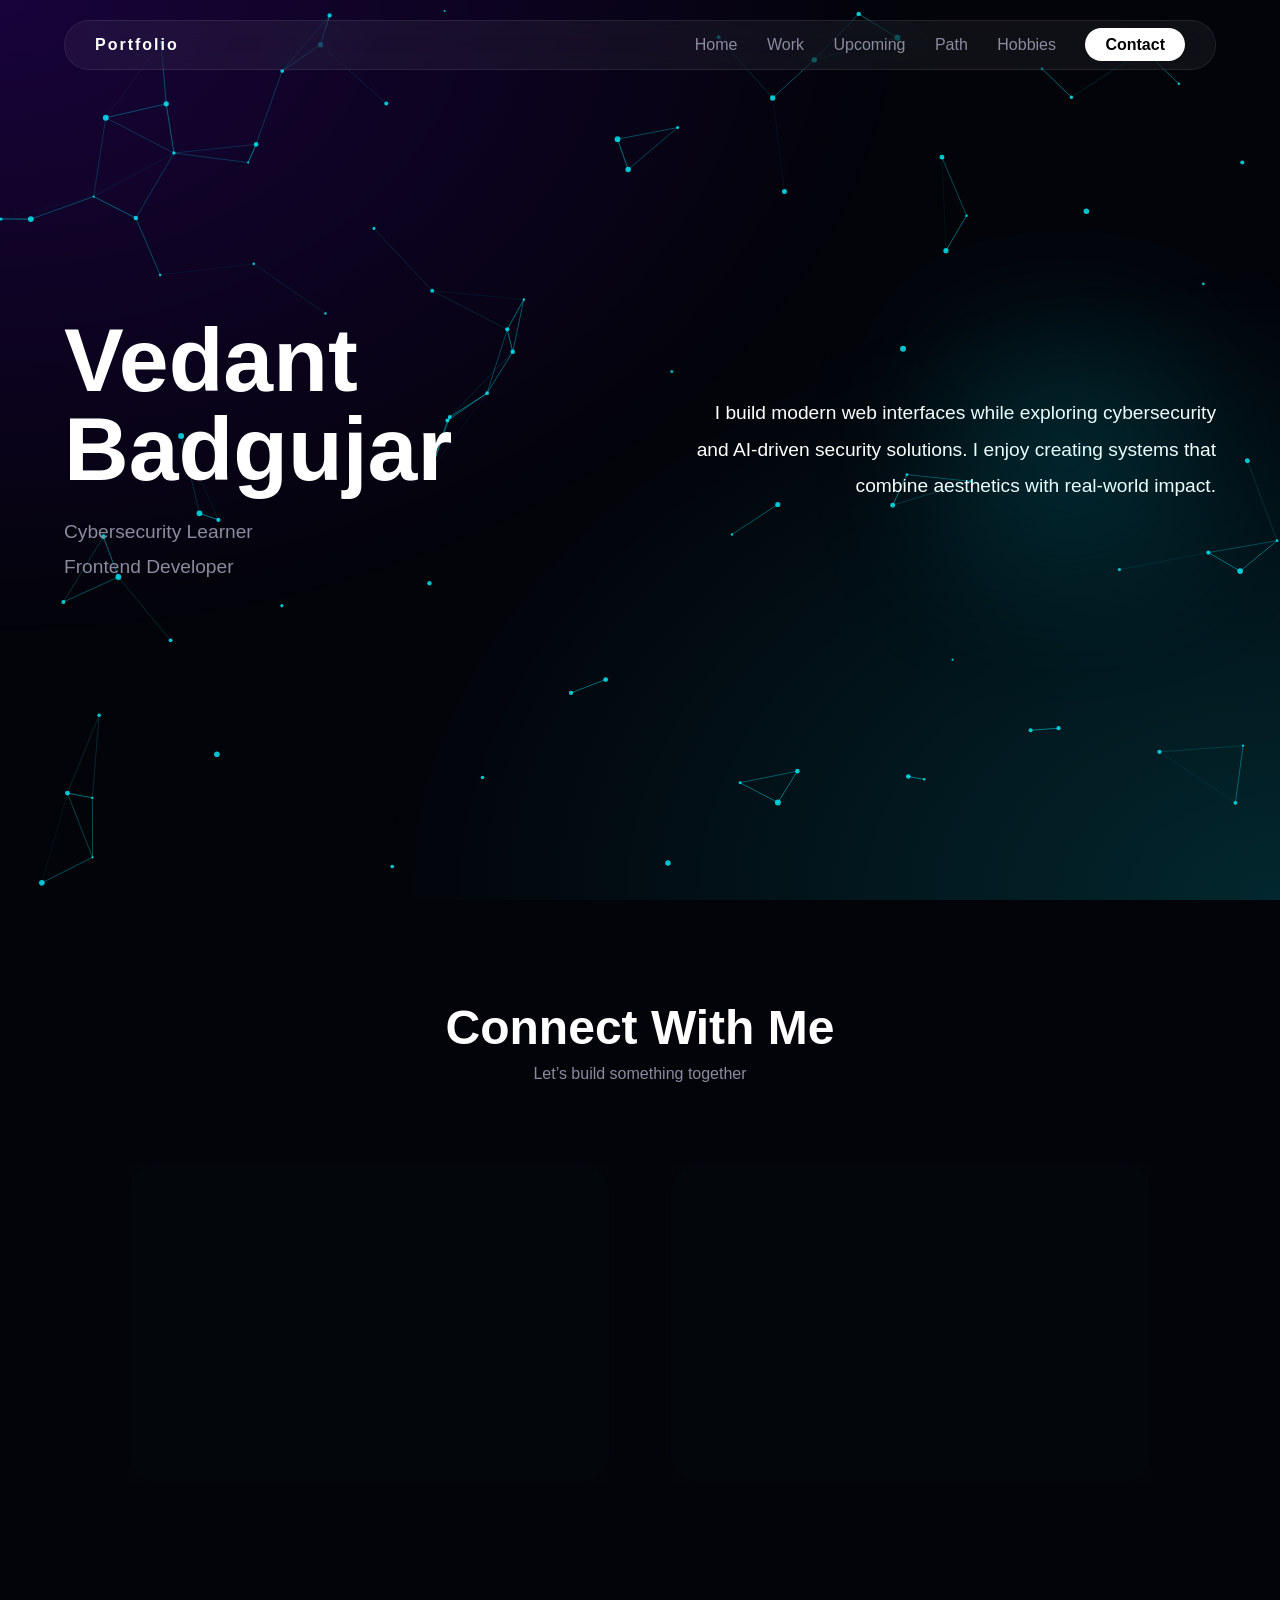
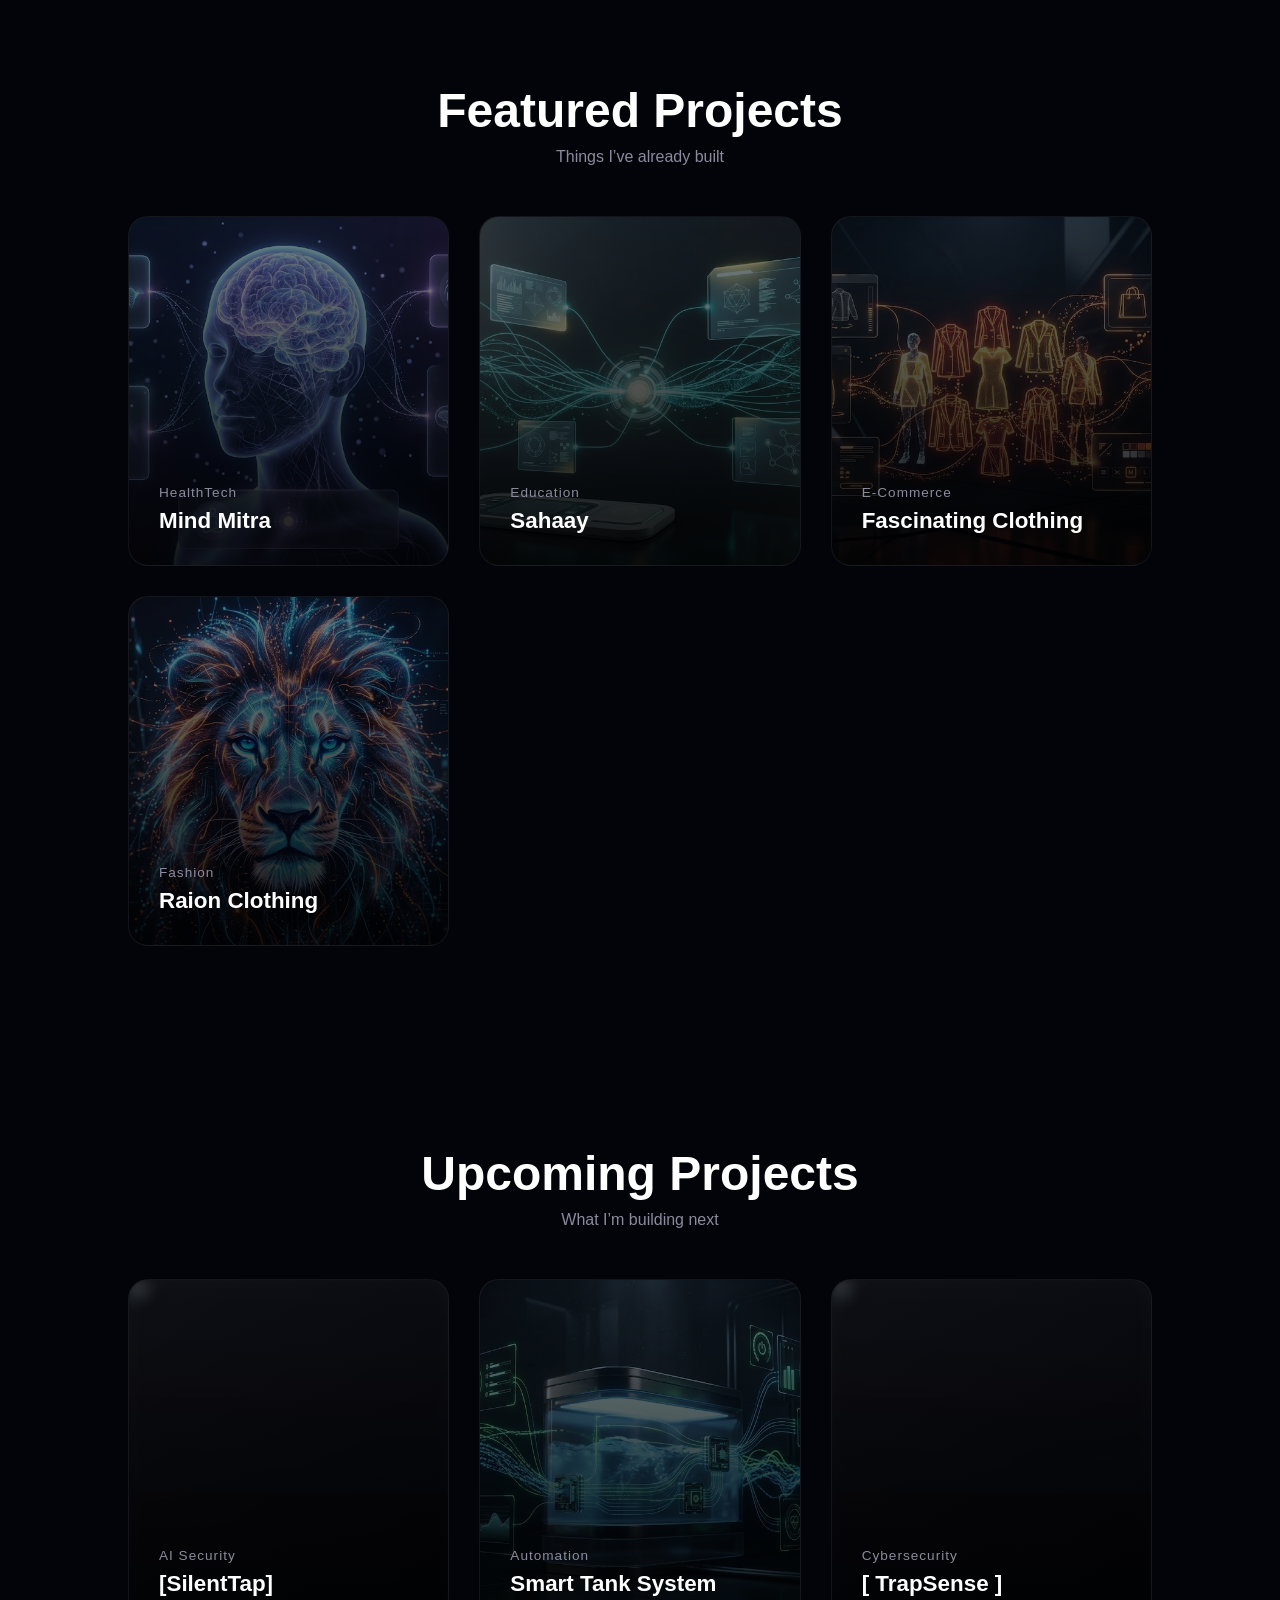
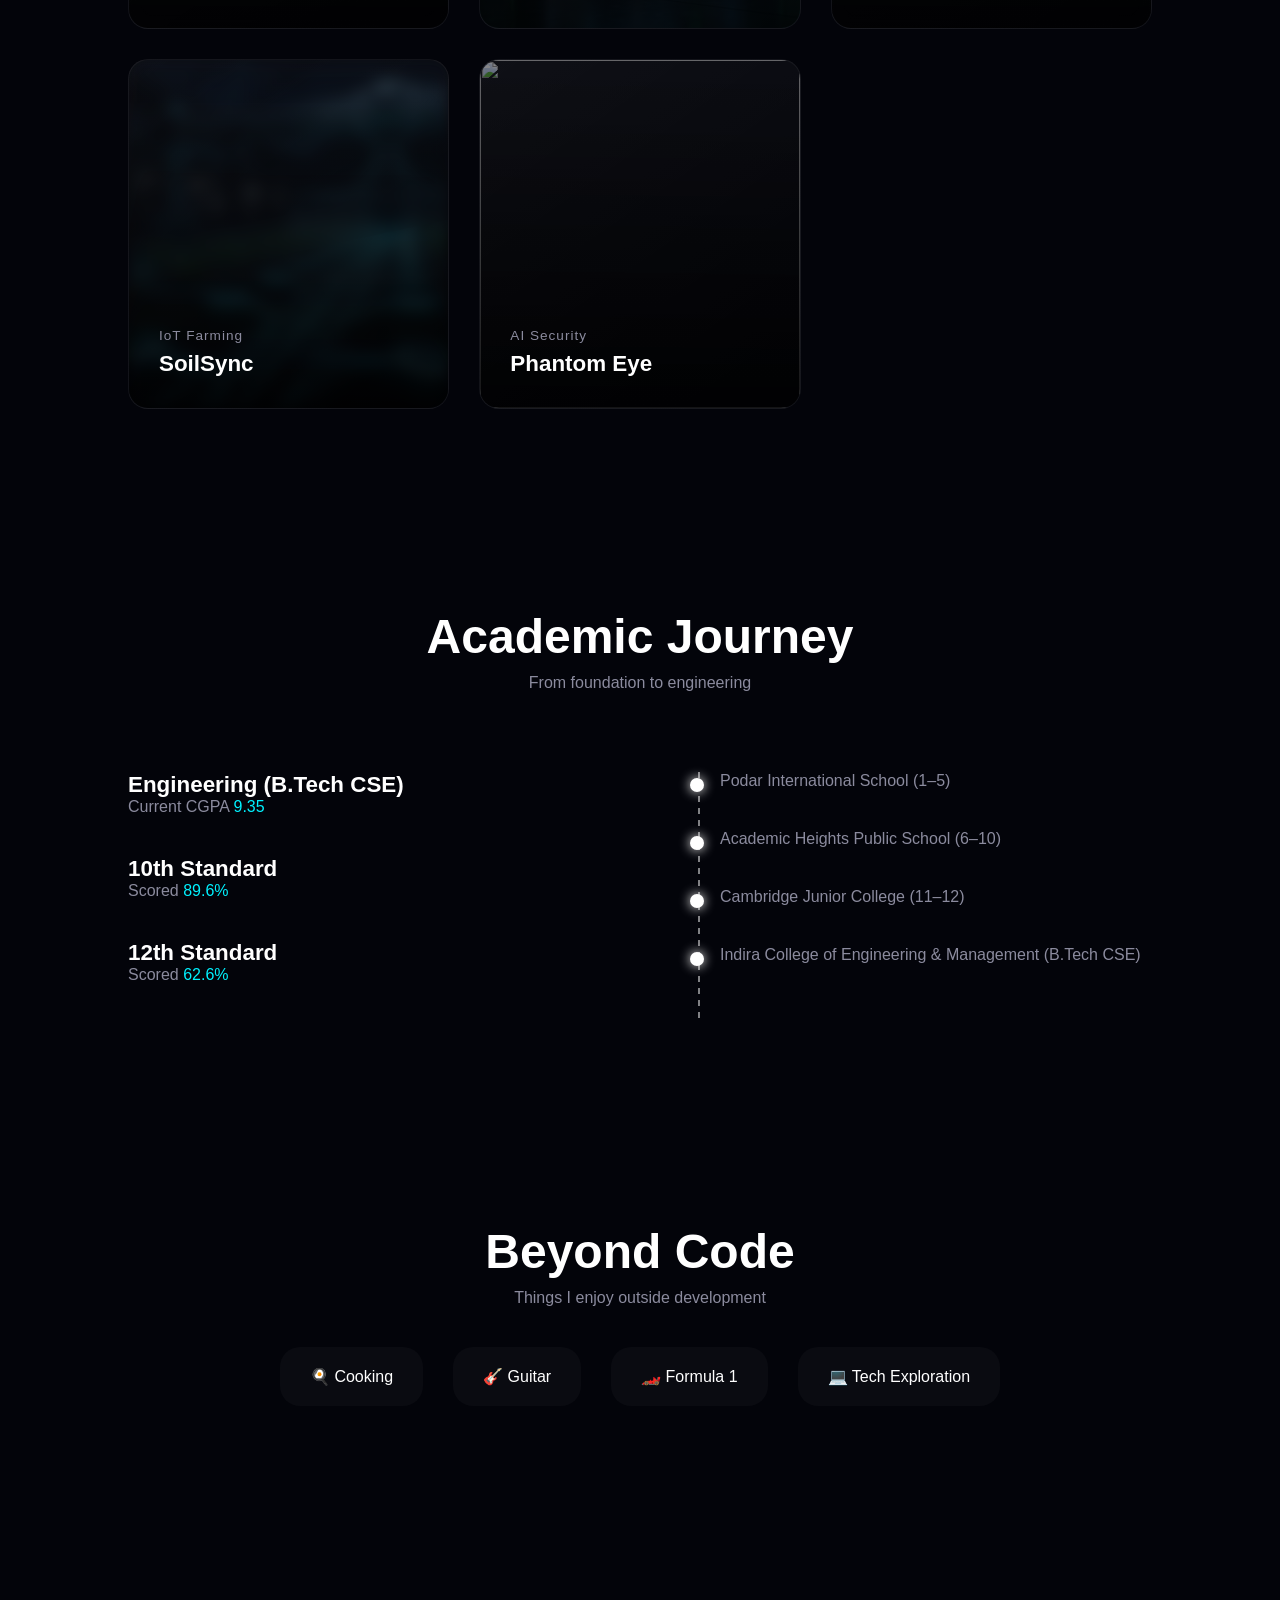
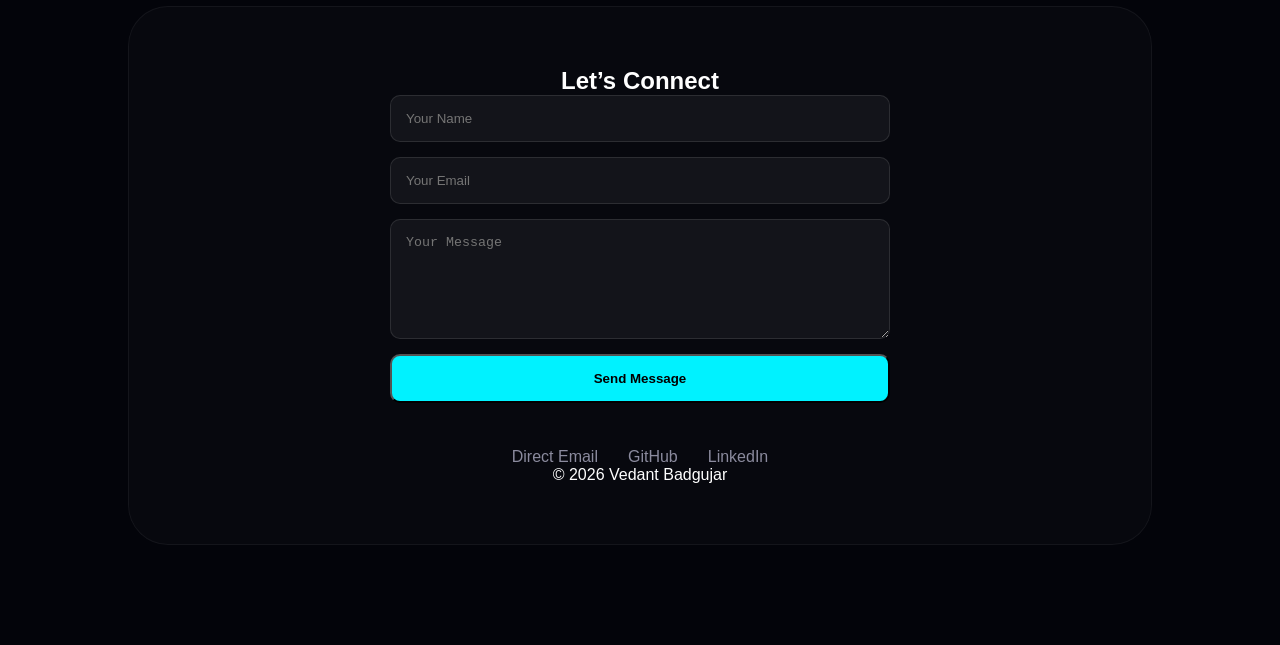
==== commit 31e9c7f9: "Update index.html" ====
--- a/index.html
+++ b/index.html
@@ -223,6 +223,16 @@
                     <h3>SoilSync</h3>
                 </div>
             </a>
+
+<!-- Phantom Eye -->
+<a href="projects/phantomeye.html" class="p-card">
+    <img src="images/phantomeye.png" class="p-img">
+
+    <div class="p-content">
+        <span>AI Security</span>
+        <h3>Phantom Eye</h3>
+    </div>
+</a>
     
         </div>
     </section>
